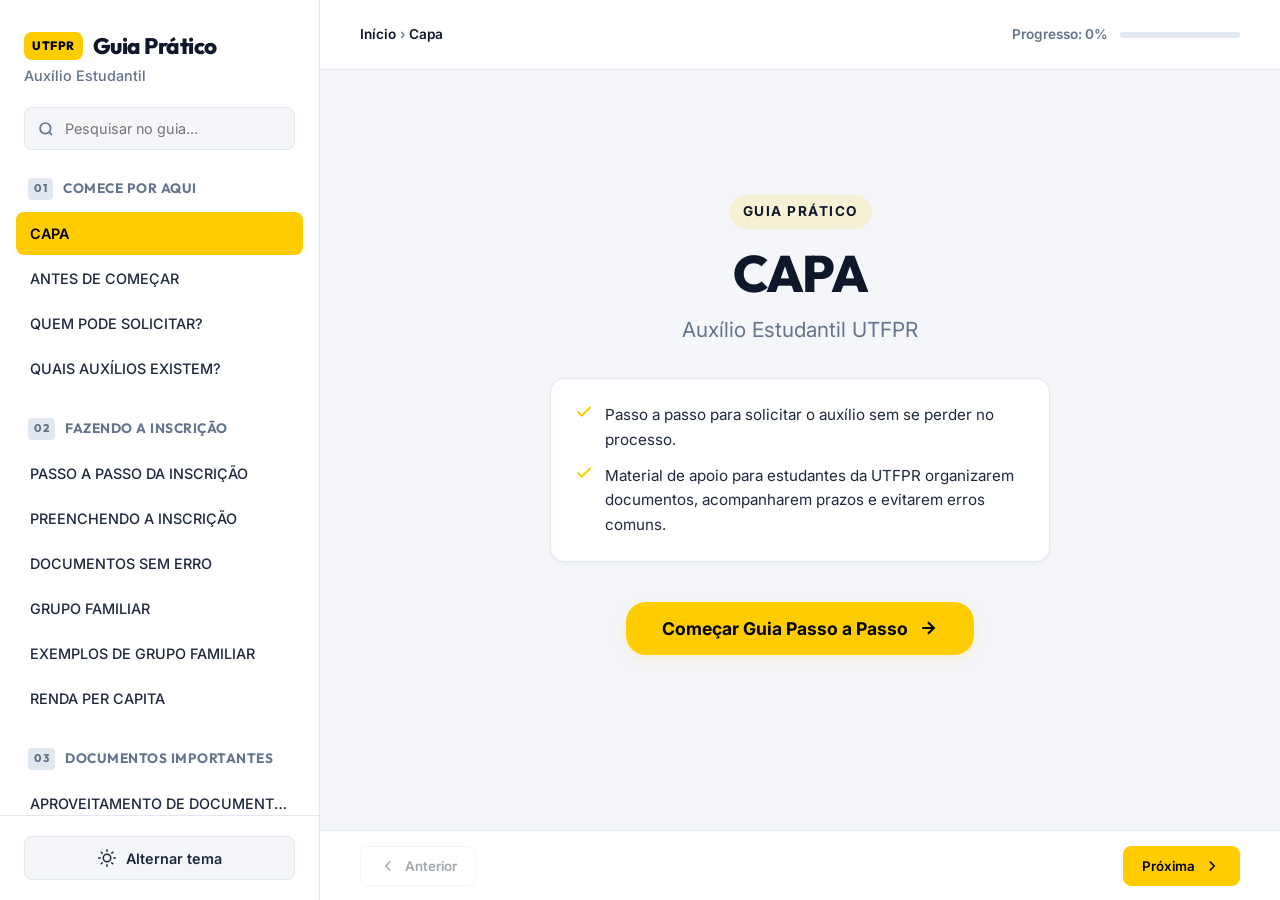
==== site/index.html @ 85129595 "Adiciona site do Guia Pratico do Auxilio Estudantil UTFPR" ====
<!DOCTYPE html>
<html lang="pt-BR" data-theme="light">
<head>
  <meta charset="UTF-8">
  <meta name="viewport" content="width=device-width, initial-scale=1.0">
  <title>Guia Prático - Auxílio Estudantil UTFPR</title>
  <meta name="description" content="Guia passo a passo completo sobre como solicitar o Auxílio Estudantil da UTFPR de forma simples, organizada e sem erros.">
  
  <!-- Fontes do Google -->
  <link rel="preconnect" href="https://fonts.googleapis.com">
  <link rel="preconnect" href="https://fonts.gstatic.com" crossorigin>
  <link href="https://fonts.googleapis.com/css2?family=Inter:wght@300;400;500;600;700&family=Outfit:wght@400;500;600;700;800&display=swap" rel="stylesheet">
  
  <!-- Estilos CSS -->
  <link rel="stylesheet" href="css/style.css">
</head>
<body>
  
  <!-- Container principal do App -->
  <div class="app-container">
    
    <!-- Barra Superior Mobile -->
    <header class="mobile-header">
      <button id="menuToggle" class="menu-toggle-btn" aria-label="Abrir Menu">
        <svg viewBox="0 0 24 24" width="24" height="24" fill="none" stroke="currentColor" stroke-width="2.5">
          <line x1="3" y1="12" x2="21" y2="12"></line>
          <line x1="3" y1="6" x2="21" y2="6"></line>
          <line x1="3" y1="18" x2="21" y2="18"></line>
        </svg>
      </button>
      <span class="mobile-logo-text">Guia UTFPR</span>
      <button id="themeToggleMobile" class="theme-toggle-btn" aria-label="Mudar Tema">
        <svg class="sun-icon" viewBox="0 0 24 24" width="20" height="20" fill="none" stroke="currentColor" stroke-width="2" stroke-linecap="round" stroke-linejoin="round"><circle cx="12" cy="12" r="5"></circle><line x1="12" y1="1" x2="12" y2="3"></line><line x1="12" y1="21" x2="12" y2="23"></line><line x1="4.22" y1="4.22" x2="5.64" y2="5.64"></line><line x1="18.36" y1="18.36" x2="19.78" y2="19.78"></line><line x1="1" y1="12" x2="3" y2="12"></line><line x1="21" y1="12" x2="23" y2="12"></line><line x1="4.22" y1="19.78" x2="5.64" y2="18.36"></line><line x1="18.36" y1="5.64" x2="19.78" y2="4.22"></line></svg>
      </button>
    </header>

    <!-- Overlay para fechar menu mobile -->
    <div id="sidebarOverlay" class="sidebar-overlay"></div>

    <!-- Barra Lateral (Sidebar) -->
    <aside id="sidebar" class="sidebar">
      
      <!-- Cabeçalho da Sidebar -->
      <div class="sidebar-header">
        <div class="logo-area">
          <span class="badge-primary">UTFPR</span>
          <h2>Guia Prático</h2>
        </div>
        <p class="subtitle">Auxílio Estudantil</p>
      </div>

      <!-- Barra de Busca -->
      <div class="search-box">
        <svg class="search-icon" viewBox="0 0 24 24" width="16" height="16" fill="none" stroke="currentColor" stroke-width="2.5">
          <circle cx="11" cy="11" r="8"></circle>
          <line x1="21" y1="21" x2="16.65" y2="16.65"></line>
        </svg>
        <input type="text" id="searchInput" placeholder="Pesquisar no guia..." aria-label="Pesquisar conteúdo">
        <button id="clearSearch" class="clear-search-btn" style="display: none;">&times;</button>
      </div>

      <!-- Links de Navegação -->
      <nav class="navigation-menu" id="navigationMenu">
        <!-- Inserido dinamicamente via JS -->
      </nav>

      <!-- Rodapé da Sidebar (Configurações) -->
      <div class="sidebar-footer">
        <button id="themeToggle" class="theme-btn" aria-label="Mudar Tema">
          <svg class="sun-icon" viewBox="0 0 24 24" width="18" height="18" fill="none" stroke="currentColor" stroke-width="2" stroke-linecap="round" stroke-linejoin="round"><circle cx="12" cy="12" r="5"></circle><line x1="12" y1="1" x2="12" y2="3"></line><line x1="12" y1="21" x2="12" y2="23"></line><line x1="4.22" y1="4.22" x2="5.64" y2="5.64"></line><line x1="18.36" y1="18.36" x2="19.78" y2="19.78"></line><line x1="1" y1="12" x2="3" y2="12"></line><line x1="21" y1="12" x2="23" y2="12"></line><line x1="4.22" y1="19.78" x2="5.64" y2="18.36"></line><line x1="18.36" y1="5.64" x2="19.78" y2="4.22"></line></svg>
          <svg class="moon-icon" viewBox="0 0 24 24" width="18" height="18" fill="none" stroke="currentColor" stroke-width="2" stroke-linecap="round" stroke-linejoin="round" style="display: none;"><path d="M21 12.79A9 9 0 1 1 11.21 3 7 7 0 0 0 21 12.79z"></path></svg>
          <span>Alternar tema</span>
        </button>
      </div>

    </aside>

    <!-- Área de Conteúdo Principal -->
    <main class="main-content">
      
      <!-- Cabeçalho Interno (Breadcrumbs & Progress Tracker) -->
      <div class="content-header">
        <div class="breadcrumbs" id="breadcrumbs">
          <span>Início</span> &rsaquo; <span>Capa</span>
        </div>
        
        <!-- Indicador de progresso de leitura / checklist -->
        <div class="progress-container">
          <span class="progress-text" id="progressText">Progresso: 0%</span>
          <div class="progress-bar-bg">
            <div id="progressBar" class="progress-bar-fill" style="width: 0%;"></div>
          </div>
        </div>
      </div>

      <!-- Wrapper das Páginas do Guia -->
      <article class="page-container" id="pageContainer">
        <!-- Renderizado dinamicamente via JS com animação de fade-in -->
      </article>

      <!-- Navegação Rápida de Páginas (Próxima/Anterior) -->
      <footer class="content-footer">
        <button id="prevBtn" class="nav-btn prev">
          <svg viewBox="0 0 24 24" width="18" height="18" fill="none" stroke="currentColor" stroke-width="2">
            <polyline points="15 18 9 12 15 6"></polyline>
          </svg>
          <span>Anterior</span>
        </button>
        
        <button id="nextBtn" class="nav-btn next">
          <span>Próxima</span>
          <svg viewBox="0 0 24 24" width="18" height="18" fill="none" stroke="currentColor" stroke-width="2">
            <polyline points="9 18 15 12 9 6"></polyline>
          </svg>
        </button>
      </footer>

    </main>

  </div>

  <!-- Banco de Dados do Guia (GUIA_DATA) -->
  <script src="js/data.js"></script>
  <!-- Lógica Principal da Aplicação -->
  <script src="js/app.js"></script>
</body>
</html>
---- site/css/style.css ----
/* ==========================================================================
   SISTEMA DE DESIGN - GUIA AUXÍLIO ESTUDANTIL UTFPR
   ========================================================================== */

/* Variáveis de Cores e Estilo */
:root {
  /* Fontes */
  --font-title: 'Outfit', -apple-system, BlinkMacSystemFont, "Segoe UI", Roboto, sans-serif;
  --font-body: 'Inter', -apple-system, BlinkMacSystemFont, "Segoe UI", Roboto, sans-serif;

  /* Tema Claro (Padrão) */
  --primary-hue: 48;
  --primary-sat: 100%;
  --primary-light: 50%;
  --primary: hsl(var(--primary-hue), var(--primary-sat), var(--primary-light));
  --primary-hover: hsl(var(--primary-hue), var(--primary-sat), 43%);
  --primary-glow: hsla(var(--primary-hue), var(--primary-sat), var(--primary-light), 0.15);
  
  --bg-app: #f4f6fa;
  --bg-sidebar: #ffffff;
  --bg-card: #ffffff;
  --bg-card-hover: #fafbfc;
  --text-main: #1e293b;
  --text-title: #0f172a;
  --text-muted: #64748b;
  --border: #e2e8f0;
  
  --success: #10b981;
  --success-bg: #ecfdf5;
  --warning: #f59e0b;
  --warning-bg: #fffbeb;
  --danger: #ef4444;
  --danger-bg: #fef2f2;
  
  --shadow-sm: 0 2px 4px rgba(15, 23, 42, 0.04);
  --shadow-md: 0 6px 16px rgba(15, 23, 42, 0.06);
  --shadow-lg: 0 12px 24px -4px rgba(15, 23, 42, 0.08);
  
  --radius-sm: 8px;
  --radius-md: 14px;
  --radius-lg: 20px;
  
  --transition: all 0.3s cubic-bezier(0.4, 0, 0.2, 1);
  --transition-fast: all 0.15s ease;
  
  --sidebar-width: 320px;
}

[data-theme="dark"] {
  --bg-app: #0b0f19;
  --bg-sidebar: #111827;
  --bg-card: #1f2937;
  --bg-card-hover: #263143;
  --text-main: #cbd5e1;
  --text-title: #f8fafc;
  --text-muted: #94a3b8;
  --border: #374151;
  
  --success-bg: #064e3b;
  --warning-bg: #78350f;
  --danger-bg: #7f1d1d;
  
  --shadow-sm: 0 2px 4px rgba(0, 0, 0, 0.2);
  --shadow-md: 0 6px 16px rgba(0, 0, 0, 0.3);
  --shadow-lg: 0 12px 24px -4px rgba(0, 0, 0, 0.4);
  
  --primary-glow: hsla(var(--primary-hue), var(--primary-sat), var(--primary-light), 0.25);
}

/* Reset Geral */
* {
  box-sizing: border-box;
  margin: 0;
  padding: 0;
}

body {
  font-family: var(--font-body);
  background-color: var(--bg-app);
  color: var(--text-main);
  line-height: 1.6;
  -webkit-font-smoothing: antialiased;
  overflow: hidden;
  transition: background-color 0.3s ease, color 0.3s ease;
}

h1, h2, h3, h4, h5, h6 {
  font-family: var(--font-title);
  color: var(--text-title);
  font-weight: 700;
  line-height: 1.25;
}

button, input, select {
  font-family: inherit;
}

/* ==========================================================================
   LAYOUT DO APLICATIVO
   ========================================================================== */

.app-container {
  display: flex;
  height: 100vh;
  width: 100vw;
  position: relative;
}

/* Barra Superior Mobile */
.mobile-header {
  display: none;
  width: 100%;
  height: 60px;
  background-color: var(--bg-sidebar);
  border-bottom: 1px solid var(--border);
  align-items: center;
  justify-content: space-between;
  padding: 0 16px;
  position: fixed;
  top: 0;
  left: 0;
  z-index: 100;
}

.mobile-logo-text {
  font-family: var(--font-title);
  font-weight: 800;
  font-size: 1.1rem;
  color: var(--text-title);
}

/* Barra Lateral (Sidebar) */
.sidebar {
  width: var(--sidebar-width);
  background-color: var(--bg-sidebar);
  border-right: 1px solid var(--border);
  display: flex;
  flex-direction: column;
  height: 100vh;
  z-index: 90;
  flex-shrink: 0;
  transition: transform 0.3s ease, background-color 0.3s ease, border-color 0.3s ease;
}

.sidebar-header {
  padding: 32px 24px 20px 24px;
}

.logo-area {
  display: flex;
  align-items: center;
  gap: 10px;
}

.badge-primary {
  background-color: var(--primary);
  color: #000000;
  font-family: var(--font-title);
  font-weight: 800;
  padding: 4px 8px;
  border-radius: var(--radius-sm);
  font-size: 0.75rem;
  letter-spacing: 0.5px;
}

.logo-area h2 {
  font-size: 1.4rem;
  font-weight: 800;
  letter-spacing: -0.5px;
}

.sidebar-header .subtitle {
  font-size: 0.9rem;
  color: var(--text-muted);
  font-weight: 500;
  margin-top: 4px;
}

/* Barra de Pesquisa */
.search-box {
  margin: 0 24px 20px 24px;
  position: relative;
  display: flex;
  align-items: center;
}

.search-box input {
  width: 100%;
  padding: 12px 16px 12px 40px;
  background-color: var(--bg-app);
  border: 1px solid var(--border);
  border-radius: var(--radius-sm);
  font-size: 0.9rem;
  color: var(--text-main);
  transition: var(--transition);
}

.search-box input:focus {
  outline: none;
  border-color: var(--primary);
  background-color: var(--bg-sidebar);
  box-shadow: 0 0 0 3px var(--primary-glow);
}

.search-icon {
  position: absolute;
  left: 14px;
  color: var(--text-muted);
  pointer-events: none;
}

.clear-search-btn {
  position: absolute;
  right: 12px;
  background: none;
  border: none;
  font-size: 1.2rem;
  color: var(--text-muted);
  cursor: pointer;
}

.clear-search-btn:hover {
  color: var(--text-title);
}

/* Links de Navegação na Sidebar */
.navigation-menu {
  flex: 1;
  overflow-y: auto;
  padding: 0 16px 24px 16px;
}

.navigation-menu::-webkit-scrollbar {
  width: 6px;
}

.navigation-menu::-webkit-scrollbar-thumb {
  background-color: var(--border);
  border-radius: 3px;
}

/* Categorias */
.menu-category {
  margin-bottom: 20px;
}

.category-header {
  display: flex;
  align-items: center;
  gap: 10px;
  padding: 8px 12px;
  font-family: var(--font-title);
  font-weight: 700;
  font-size: 0.85rem;
  color: var(--text-muted);
  text-transform: uppercase;
  letter-spacing: 0.5px;
}

.category-badge {
  background-color: var(--border);
  color: var(--text-muted);
  padding: 2px 6px;
  border-radius: 4px;
  font-size: 0.7rem;
  font-weight: 800;
}

/* Páginas dentro das Categorias */
.pages-list {
  list-style: none;
  margin-top: 4px;
}

.page-item-link {
  display: block;
  padding: 10px 14px;
  color: var(--text-main);
  text-decoration: none;
  font-size: 0.9rem;
  font-weight: 500;
  border-radius: var(--radius-sm);
  cursor: pointer;
  transition: var(--transition-fast);
  margin-bottom: 2px;
  white-space: nowrap;
  overflow: hidden;
  text-overflow: ellipsis;
}

.page-item-link:hover {
  background-color: var(--bg-app);
  color: var(--text-title);
}

.page-item-link.active {
  background-color: var(--primary);
  color: #000000;
  font-weight: 600;
}

/* Rodapé da Sidebar */
.sidebar-footer {
  padding: 20px 24px;
  border-top: 1px solid var(--border);
}

.theme-btn {
  width: 100%;
  display: flex;
  align-items: center;
  justify-content: center;
  gap: 10px;
  padding: 12px;
  background-color: var(--bg-app);
  border: 1px solid var(--border);
  border-radius: var(--radius-sm);
  cursor: pointer;
  font-weight: 600;
  font-size: 0.9rem;
  color: var(--text-main);
  transition: var(--transition);
}

.theme-btn:hover {
  background-color: var(--border);
  color: var(--text-title);
}

/* Área Principal do Conteúdo */
.main-content {
  flex: 1;
  display: flex;
  flex-direction: column;
  height: 100vh;
  overflow: hidden;
}

/* Cabeçalho do Conteúdo */
.content-header {
  height: 70px;
  border-bottom: 1px solid var(--border);
  background-color: var(--bg-sidebar);
  display: flex;
  align-items: center;
  justify-content: space-between;
  padding: 0 40px;
  flex-shrink: 0;
  transition: background-color 0.3s ease;
}

.breadcrumbs {
  font-size: 0.85rem;
  color: var(--text-muted);
  font-weight: 500;
}

.breadcrumbs span {
  font-weight: 600;
  color: var(--text-title);
}

.progress-container {
  display: flex;
  align-items: center;
  gap: 12px;
}

.progress-text {
  font-size: 0.85rem;
  font-weight: 600;
  color: var(--text-muted);
  white-space: nowrap;
}

.progress-bar-bg {
  width: 120px;
  height: 6px;
  background-color: var(--border);
  border-radius: 3px;
  overflow: hidden;
}

.progress-bar-fill {
  height: 100%;
  background-color: var(--primary);
  border-radius: 3px;
  transition: width 0.4s ease;
}

/* Container do Artigo / Página ativa */
.page-container {
  flex: 1;
  overflow-y: auto;
  padding: 40px 60px;
  max-width: 900px;
  width: 100%;
  margin: 0 auto;
}

.page-container::-webkit-scrollbar {
  width: 8px;
}

.page-container::-webkit-scrollbar-thumb {
  background-color: var(--border);
  border-radius: 4px;
}

/* Rodapé do Conteúdo (Navegação Rápida) */
.content-footer {
  height: 70px;
  border-top: 1px solid var(--border);
  background-color: var(--bg-sidebar);
  display: flex;
  align-items: center;
  justify-content: space-between;
  padding: 0 40px;
  flex-shrink: 0;
  transition: background-color 0.3s ease;
}

.nav-btn {
  display: flex;
  align-items: center;
  gap: 8px;
  padding: 10px 18px;
  border: 1px solid var(--border);
  border-radius: var(--radius-sm);
  background-color: var(--bg-card);
  color: var(--text-main);
  font-weight: 600;
  cursor: pointer;
  transition: var(--transition-fast);
}

.nav-btn:hover:not(:disabled) {
  border-color: var(--primary);
  background-color: var(--bg-card-hover);
  transform: translateY(-1px);
}

.nav-btn:disabled {
  opacity: 0.4;
  cursor: not-allowed;
}

.nav-btn.next {
  background-color: var(--primary);
  color: #000000;
  border-color: var(--primary);
}

.nav-btn.next:hover:not(:disabled) {
  background-color: var(--primary-hover);
  border-color: var(--primary-hover);
}

/* ==========================================================================
   CONTEÚDO DINÂMICO DA PÁGINA (ESTILOS DO GUIA)
   ========================================================================== */

/* Animação de Fade-in */
.fade-in {
  animation: fadeIn 0.4s cubic-bezier(0.4, 0, 0.2, 1) forwards;
}

@keyframes fadeIn {
  from {
    opacity: 0;
    transform: translateY(12px);
  }
  to {
    opacity: 1;
    transform: translateY(0);
  }
}

.page-content-wrapper {
  display: flex;
  flex-direction: column;
  gap: 24px;
}

/* Header do Conteúdo */
.page-eyebrow {
  font-family: var(--font-title);
  font-weight: 800;
  font-size: 0.85rem;
  letter-spacing: 1px;
  color: var(--primary);
  text-transform: uppercase;
}

.page-title {
  font-size: 2.2rem;
  font-weight: 800;
  letter-spacing: -0.5px;
  background: linear-gradient(135deg, var(--text-title) 50%, var(--primary) 100%);
  -webkit-background-clip: text;
  -webkit-text-fill-color: transparent;
  margin-top: -4px;
}

.page-subtitle {
  font-size: 1.15rem;
  color: var(--text-muted);
  font-weight: 500;
  border-bottom: 2px solid var(--border);
  padding-bottom: 20px;
}

/* Cards de Tópicos */
.cards-grid {
  display: grid;
  grid-template-columns: 1fr;
  gap: 16px;
}

.content-card {
  background-color: var(--bg-card);
  border: 1px solid var(--border);
  border-radius: var(--radius-md);
  padding: 20px 24px;
  box-shadow: var(--shadow-sm);
  transition: var(--transition);
  border-left: 4px solid var(--primary);
  position: relative;
  overflow: hidden;
}

.content-card:hover {
  transform: translateX(4px) translateY(-2px);
  box-shadow: var(--shadow-md);
  border-color: var(--border);
}

.content-card p {
  color: var(--text-main);
  font-size: 1rem;
  font-weight: 500;
}

.content-card b {
  color: var(--text-title);
  font-weight: 700;
}

/* Highlight Alert Box (Destaques) */
.highlight-box {
  background-color: var(--warning-bg);
  border-left: 4px solid var(--warning);
  border-radius: var(--radius-md);
  padding: 20px 24px;
  display: flex;
  gap: 16px;
  margin-top: 10px;
}

.highlight-box svg {
  flex-shrink: 0;
  color: var(--warning);
  margin-top: 2px;
}

.highlight-box p {
  color: var(--text-main);
  font-size: 0.95rem;
  font-weight: 600;
}

/* Visual da Capa do Site */
.capa-container {
  display: flex;
  flex-direction: column;
  align-items: center;
  justify-content: center;
  text-align: center;
  padding: 60px 20px;
  min-height: 70vh;
}

.capa-eyebrow {
  background-color: var(--primary-glow);
  color: var(--text-title);
  padding: 6px 14px;
  border-radius: 30px;
  font-weight: 700;
  font-size: 0.85rem;
  letter-spacing: 1.5px;
  text-transform: uppercase;
}

.capa-title {
  font-size: 3.2rem;
  font-weight: 800;
  line-height: 1.1;
  margin-top: 16px;
  margin-bottom: 12px;
  letter-spacing: -1.5px;
}

.capa-subtitle {
  font-size: 1.3rem;
  color: var(--text-muted);
  max-width: 600px;
  margin-bottom: 32px;
}

.capa-bullets {
  display: flex;
  flex-direction: column;
  gap: 12px;
  max-width: 500px;
  text-align: left;
  background-color: var(--bg-card);
  padding: 24px;
  border-radius: var(--radius-md);
  border: 1px solid var(--border);
  box-shadow: var(--shadow-sm);
  margin-bottom: 40px;
}

.capa-bullet-item {
  display: flex;
  gap: 12px;
  font-size: 0.95rem;
  color: var(--text-main);
}

.capa-bullet-item svg {
  color: var(--primary);
  flex-shrink: 0;
}

.start-reading-btn {
  display: flex;
  align-items: center;
  gap: 10px;
  background-color: var(--primary);
  color: #000000;
  border: none;
  padding: 16px 36px;
  border-radius: var(--radius-lg);
  font-size: 1.1rem;
  font-weight: 700;
  cursor: pointer;
  box-shadow: 0 4px 14px var(--primary-glow);
  transition: var(--transition);
}

.start-reading-btn:hover {
  transform: translateY(-2px);
  box-shadow: 0 6px 20px var(--primary-glow);
  background-color: var(--primary-hover);
}

/* ==========================================================================
   ELEMENTOS INTERATIVOS ESPECÍFICOS (CHECKLISTS)
   ========================================================================== */

/* Checklist Items */
.checklist-card {
  display: flex;
  align-items: flex-start;
  gap: 16px;
  background-color: var(--bg-card);
  border: 1px solid var(--border);
  border-radius: var(--radius-md);
  padding: 20px 24px;
  box-shadow: var(--shadow-sm);
  transition: var(--transition);
  cursor: pointer;
  position: relative;
}

.checklist-card:hover {
  border-color: var(--primary);
  background-color: var(--bg-card-hover);
  transform: translateY(-1px);
}

/* Oculta o checkbox nativo */
.checklist-checkbox-input {
  position: absolute;
  opacity: 0;
  cursor: pointer;
  height: 0;
  width: 0;
}

/* Checkbox customizado */
.checkmark {
  width: 22px;
  height: 22px;
  background-color: var(--bg-app);
  border: 2px solid var(--border);
  border-radius: 6px;
  flex-shrink: 0;
  display: flex;
  align-items: center;
  justify-content: center;
  transition: var(--transition-fast);
}

.checklist-card:hover .checkmark {
  border-color: var(--text-muted);
}

.checklist-checkbox-input:checked ~ .checkmark {
  background-color: var(--success);
  border-color: var(--success);
}

.checkmark svg {
  width: 14px;
  height: 14px;
  color: #ffffff;
  opacity: 0;
  transform: scale(0.6);
  transition: var(--transition-fast);
}

.checklist-checkbox-input:checked ~ .checkmark svg {
  opacity: 1;
  transform: scale(1);
}

/* Texto do Checklist */
.checklist-text {
  color: var(--text-main);
  font-size: 0.95rem;
  font-weight: 550;
  transition: var(--transition);
  user-select: none;
}

.checklist-checkbox-input:checked ~ .checklist-text {
  color: var(--text-muted);
  text-decoration: line-through;
}

/* ==========================================================================
   RESULTADOS DA BUSCA
   ========================================================================== */

.search-results-title {
  margin-bottom: 20px;
  font-size: 1.4rem;
}

.search-results-list {
  display: flex;
  flex-direction: column;
  gap: 16px;
}

.search-result-item {
  background-color: var(--bg-card);
  border: 1px solid var(--border);
  border-radius: var(--radius-md);
  padding: 20px;
  cursor: pointer;
  transition: var(--transition);
}

.search-result-item:hover {
  transform: translateY(-2px);
  box-shadow: var(--shadow-md);
  border-color: var(--primary);
}

.search-result-item h3 {
  font-size: 1.15rem;
  margin-bottom: 6px;
  color: var(--text-title);
}

.search-result-item .result-eyebrow {
  font-size: 0.75rem;
  font-weight: 700;
  color: var(--primary);
  text-transform: uppercase;
  margin-bottom: 4px;
}

.search-result-item p {
  font-size: 0.9rem;
  color: var(--text-muted);
}

.no-results {
  text-align: center;
  padding: 60px 20px;
  color: var(--text-muted);
}

.no-results svg {
  margin-bottom: 16px;
  opacity: 0.5;
}

/* ==========================================================================
   RESPONSIVIDADE (MEDIA QUERIES)
   ========================================================================== */

@media (max-width: 992px) {
  :root {
    --sidebar-width: 280px;
  }
  .page-container {
    padding: 30px 40px;
  }
}

@media (max-width: 768px) {
  .app-container {
    flex-direction: column;
  }

  .mobile-header {
    display: flex;
  }

  /* Posiciona a Sidebar como gaveta mobile */
  .sidebar {
    position: fixed;
    top: 60px;
    left: 0;
    height: calc(100vh - 60px);
    transform: translateX(-100%);
    width: 290px;
    box-shadow: none;
    border-right: 1px solid var(--border);
  }

  .sidebar.open {
    transform: translateX(0);
    box-shadow: var(--shadow-lg);
  }

  /* Overlay de fundo escuro */
  .sidebar-overlay {
    display: none;
    position: fixed;
    top: 60px;
    left: 0;
    width: 100vw;
    height: calc(100vh - 60px);
    background-color: rgba(15, 23, 42, 0.4);
    backdrop-filter: blur(2px);
    z-index: 85;
  }

  .sidebar-overlay.visible {
    display: block;
  }

  /* Área principal */
  .main-content {
    margin-top: 60px;
    height: calc(100vh - 60px);
  }

  .content-header {
    padding: 0 20px;
    height: 55px;
  }

  .content-footer {
    padding: 0 20px;
    height: 60px;
  }

  .page-container {
    padding: 24px 20px;
  }

  .page-title {
    font-size: 1.75rem;
  }

  .capa-title {
    font-size: 2.2rem;
  }
  
  .capa-subtitle {
    font-size: 1.1rem;
  }

  .theme-toggle-btn {
    background: none;
    border: none;
    color: var(--text-main);
    cursor: pointer;
    width: 36px;
    height: 36px;
    display: flex;
    align-items: center;
    justify-content: center;
    border-radius: 50%;
  }

  .theme-toggle-btn:hover {
    background-color: var(--bg-app);
  }
}
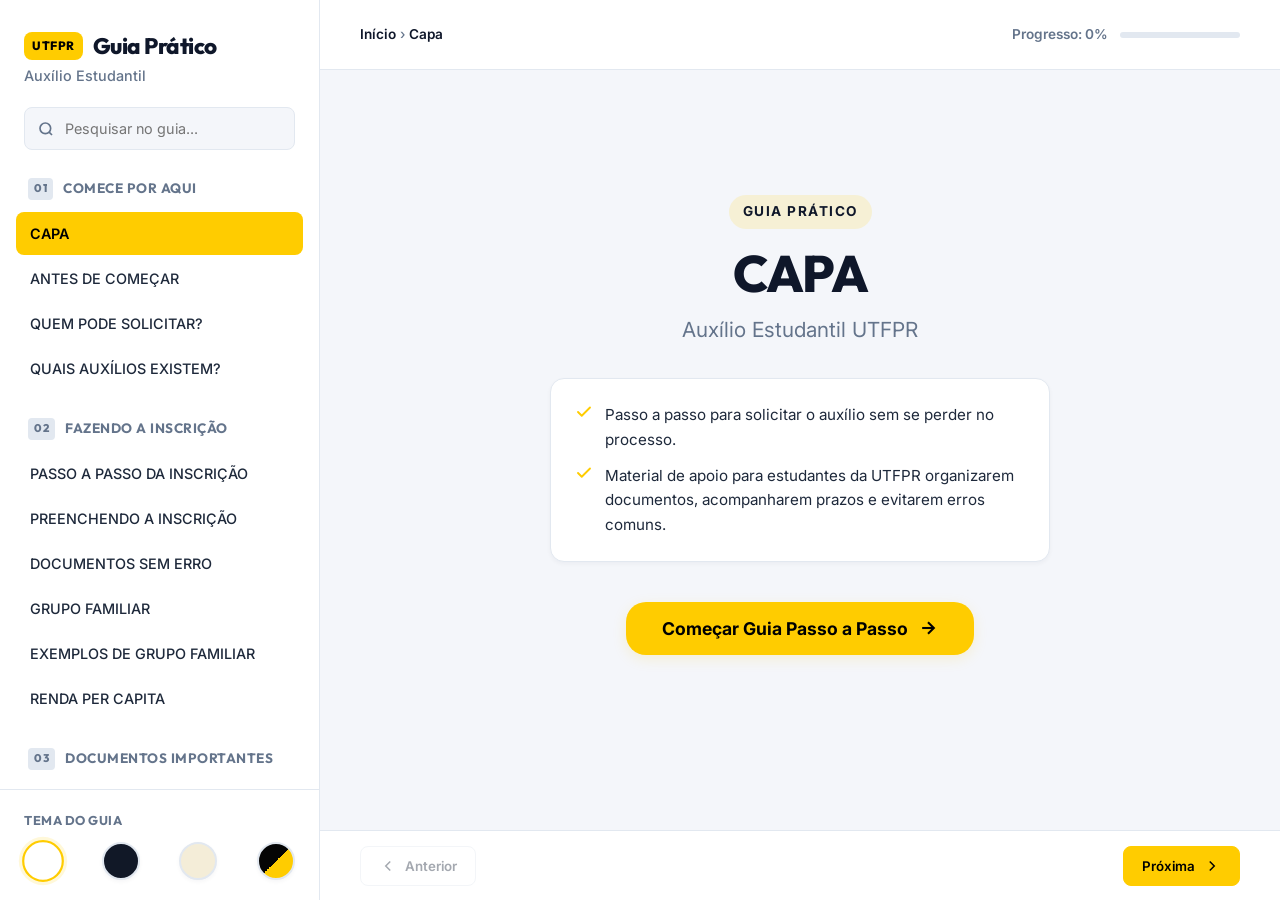
==== commit 184a778a: "Adiciona suporte a 4 temas (Claro, Escuro, Sépia, UTFPR)" ====
--- a/site/index.html
+++ b/site/index.html
@@ -66,11 +66,13 @@
 
       <!-- Rodapé da Sidebar (Configurações) -->
       <div class="sidebar-footer">
-        <button id="themeToggle" class="theme-btn" aria-label="Mudar Tema">
-          <svg class="sun-icon" viewBox="0 0 24 24" width="18" height="18" fill="none" stroke="currentColor" stroke-width="2" stroke-linecap="round" stroke-linejoin="round"><circle cx="12" cy="12" r="5"></circle><line x1="12" y1="1" x2="12" y2="3"></line><line x1="12" y1="21" x2="12" y2="23"></line><line x1="4.22" y1="4.22" x2="5.64" y2="5.64"></line><line x1="18.36" y1="18.36" x2="19.78" y2="19.78"></line><line x1="1" y1="12" x2="3" y2="12"></line><line x1="21" y1="12" x2="23" y2="12"></line><line x1="4.22" y1="19.78" x2="5.64" y2="18.36"></line><line x1="18.36" y1="5.64" x2="19.78" y2="4.22"></line></svg>
-          <svg class="moon-icon" viewBox="0 0 24 24" width="18" height="18" fill="none" stroke="currentColor" stroke-width="2" stroke-linecap="round" stroke-linejoin="round" style="display: none;"><path d="M21 12.79A9 9 0 1 1 11.21 3 7 7 0 0 0 21 12.79z"></path></svg>
-          <span>Alternar tema</span>
-        </button>
+        <div class="theme-selector-label">Tema do Guia</div>
+        <div class="theme-options-row">
+          <button class="theme-opt-btn opt-light" data-theme-val="light" title="Tema Claro" aria-label="Tema Claro"></button>
+          <button class="theme-opt-btn opt-dark" data-theme-val="dark" title="Tema Escuro" aria-label="Tema Escuro"></button>
+          <button class="theme-opt-btn opt-sepia" data-theme-val="sepia" title="Tema Sépia" aria-label="Tema Sépia"></button>
+          <button class="theme-opt-btn opt-utfpr" data-theme-val="utfpr" title="Tema UTFPR" aria-label="Tema UTFPR"></button>
+        </div>
       </div>
 
     </aside>
--- a/site/css/style.css
+++ b/site/css/style.css
@@ -65,6 +65,50 @@
   --shadow-lg: 0 12px 24px -4px rgba(0, 0, 0, 0.4);
   
   --primary-glow: hsla(var(--primary-hue), var(--primary-sat), var(--primary-light), 0.25);
+}
+
+[data-theme="sepia"] {
+  --bg-app: #f4edd8;
+  --bg-sidebar: #fcf8ed;
+  --bg-card: #fcf8ed;
+  --bg-card-hover: #fbf5e2;
+  --text-main: #5c4033;
+  --text-title: #432711;
+  --text-muted: #8b7355;
+  --border: #e6dcc5;
+  
+  --success-bg: #ecfdf5;
+  --warning-bg: #fffbeb;
+  --danger-bg: #fef2f2;
+  
+  --shadow-sm: 0 2px 4px rgba(67, 39, 17, 0.04);
+  --shadow-md: 0 6px 16px rgba(67, 39, 17, 0.06);
+  --shadow-lg: 0 12px 24px -4px rgba(67, 39, 17, 0.08);
+  
+  --primary: hsl(36, 100%, 42%);
+  --primary-glow: rgba(230, 126, 34, 0.15);
+}
+
+[data-theme="utfpr"] {
+  --bg-app: #050505;
+  --bg-sidebar: #121212;
+  --bg-card: #1a1a1a;
+  --bg-card-hover: #242424;
+  --text-main: #e0e0e0;
+  --text-title: #ffffff;
+  --text-muted: #888888;
+  --border: #2d2d2d;
+  
+  --success-bg: #064e3b;
+  --warning-bg: #78350f;
+  --danger-bg: #7f1d1d;
+  
+  --shadow-sm: 0 2px 4px rgba(0, 0, 0, 0.5);
+  --shadow-md: 0 6px 16px rgba(0, 0, 0, 0.7);
+  --shadow-lg: 0 12px 24px -4px rgba(0, 0, 0, 0.8);
+  
+  --primary: hsl(48, 100%, 50%);
+  --primary-glow: rgba(255, 204, 0, 0.3);
 }
 
 /* Reset Geral */
@@ -305,26 +349,59 @@
   border-top: 1px solid var(--border);
 }
 
-.theme-btn {
-  width: 100%;
-  display: flex;
-  align-items: center;
-  justify-content: center;
+.theme-selector-label {
+  font-family: var(--font-title);
+  font-weight: 700;
+  font-size: 0.8rem;
+  color: var(--text-muted);
+  text-transform: uppercase;
+  margin-bottom: 12px;
+  letter-spacing: 0.5px;
+  display: block;
+}
+
+.theme-options-row {
+  display: flex;
+  justify-content: space-between;
   gap: 10px;
-  padding: 12px;
-  background-color: var(--bg-app);
-  border: 1px solid var(--border);
-  border-radius: var(--radius-sm);
+}
+
+.theme-opt-btn {
+  width: 38px;
+  height: 38px;
+  border-radius: 50%;
+  border: 2px solid var(--border);
   cursor: pointer;
-  font-weight: 600;
-  font-size: 0.9rem;
-  color: var(--text-main);
-  transition: var(--transition);
-}
-
-.theme-btn:hover {
-  background-color: var(--border);
-  color: var(--text-title);
+  position: relative;
+  transition: var(--transition-fast);
+  box-shadow: var(--shadow-sm);
+}
+
+.theme-opt-btn:hover {
+  transform: scale(1.15);
+  box-shadow: var(--shadow-md);
+}
+
+.theme-opt-btn.active {
+  border-color: var(--primary);
+  transform: scale(1.1);
+  box-shadow: 0 0 0 3px var(--primary-glow);
+}
+
+.theme-opt-btn.opt-light {
+  background: #ffffff;
+}
+
+.theme-opt-btn.opt-dark {
+  background: #111827;
+}
+
+.theme-opt-btn.opt-sepia {
+  background: #f4edd8;
+}
+
+.theme-opt-btn.opt-utfpr {
+  background: linear-gradient(135deg, #050505 50%, #FFCC00 50%);
 }
 
 /* Área Principal do Conteúdo */
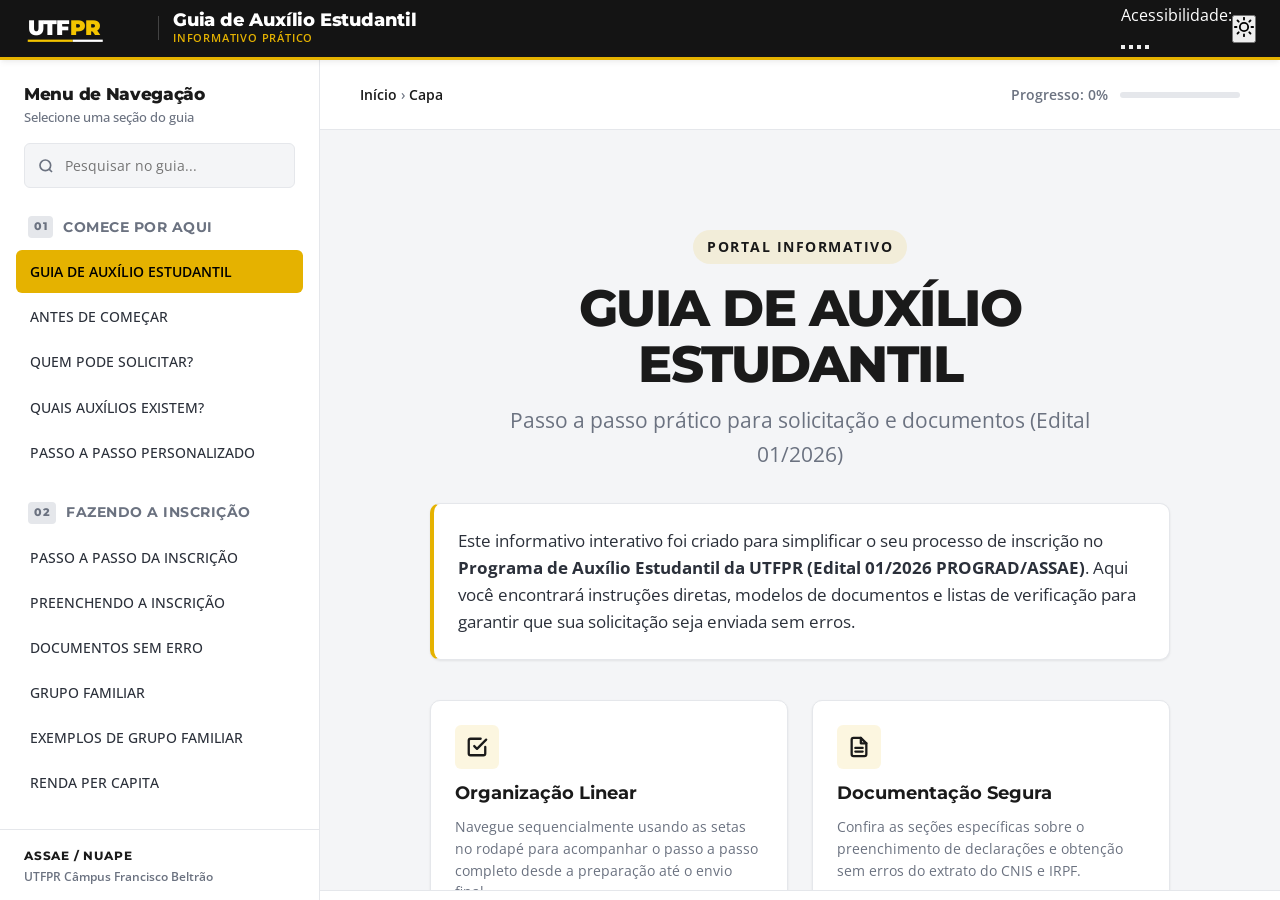
==== commit a9d2abbf: "feat(wizard): implement full eligibility wizard mapping all edital possibilities and declarations" ====
--- a/site/index.html
+++ b/site/index.html
@@ -9,18 +9,17 @@
   <!-- Fontes do Google -->
   <link rel="preconnect" href="https://fonts.googleapis.com">
   <link rel="preconnect" href="https://fonts.gstatic.com" crossorigin>
-  <link href="https://fonts.googleapis.com/css2?family=Inter:wght@300;400;500;600;700&family=Outfit:wght@400;500;600;700;800&display=swap" rel="stylesheet">
+  <link href="https://fonts.googleapis.com/css2?family=Montserrat:wght@400;500;600;700;800;900&family=Open+Sans:wght@300;400;500;600;700&display=swap" rel="stylesheet">
   
   <!-- Estilos CSS -->
   <link rel="stylesheet" href="css/style.css">
 </head>
 <body>
-  
-  <!-- Container principal do App -->
-  <div class="app-container">
-    
-    <!-- Barra Superior Mobile -->
-    <header class="mobile-header">
+
+  <!-- Cabeçalho Superior Unificado (Visual dos Portais da UTFPR) -->
+  <header class="app-header">
+    <div class="header-left">
+      <!-- Botão Hambúrguer para Mobile -->
       <button id="menuToggle" class="menu-toggle-btn" aria-label="Abrir Menu">
         <svg viewBox="0 0 24 24" width="24" height="24" fill="none" stroke="currentColor" stroke-width="2.5">
           <line x1="3" y1="12" x2="21" y2="12"></line>
@@ -28,11 +27,55 @@
           <line x1="3" y1="18" x2="21" y2="18"></line>
         </svg>
       </button>
-      <span class="mobile-logo-text">Guia UTFPR</span>
-      <button id="themeToggleMobile" class="theme-toggle-btn" aria-label="Mudar Tema">
-        <svg class="sun-icon" viewBox="0 0 24 24" width="20" height="20" fill="none" stroke="currentColor" stroke-width="2" stroke-linecap="round" stroke-linejoin="round"><circle cx="12" cy="12" r="5"></circle><line x1="12" y1="1" x2="12" y2="3"></line><line x1="12" y1="21" x2="12" y2="23"></line><line x1="4.22" y1="4.22" x2="5.64" y2="5.64"></line><line x1="18.36" y1="18.36" x2="19.78" y2="19.78"></line><line x1="1" y1="12" x2="3" y2="12"></line><line x1="21" y1="12" x2="23" y2="12"></line><line x1="4.22" y1="19.78" x2="5.64" y2="18.36"></line><line x1="18.36" y1="5.64" x2="19.78" y2="4.22"></line></svg>
+      
+      <!-- Logotipo UTFPR estilizado em SVG -->
+      <div class="logo-area">
+        <svg class="utfpr-logo" viewBox="0 0 160 45" width="120" height="34" fill="currentColor">
+          <text x="5" y="32" font-family="'Montserrat', sans-serif" font-weight="900" font-size="28" letter-spacing="-1">
+            <tspan fill="#ffffff">UTF</tspan><tspan fill="#F3C400">PR</tspan>
+          </text>
+          <!-- Listras horizontais institucionais -->
+          <rect x="5" y="38" width="60" height="3" fill="#F3C400" />
+          <rect x="65" y="38" width="40" height="3" fill="#ffffff" />
+        </svg>
+        <div class="header-divider"></div>
+        <div class="system-title">
+          <h1>Guia de Auxílio Estudantil</h1>
+          <span class="system-subtitle">Informativo Prático</span>
+        </div>
+      </div>
+    </div>
+
+    <!-- Controles da Direita: Seletor de Temas e Acessibilidade -->
+    <div class="header-right">
+      <div class="theme-selector">
+        <span class="theme-label">Acessibilidade:</span>
+        <div class="theme-options-row">
+          <button class="theme-opt-btn opt-light" data-theme-val="light" title="Tema Claro (Padrão)" aria-label="Tema Claro"></button>
+          <button class="theme-opt-btn opt-dark" data-theme-val="dark" title="Tema Escuro" aria-label="Tema Escuro"></button>
+          <button class="theme-opt-btn opt-sepia" data-theme-val="sepia" title="Tema Sépia" aria-label="Tema Sépia"></button>
+          <button class="theme-opt-btn opt-utfpr" data-theme-val="utfpr" title="Contraste UTFPR" aria-label="Tema UTFPR"></button>
+        </div>
+      </div>
+      <!-- Botão para ciclar temas no mobile -->
+      <button id="themeToggleMobile" class="theme-toggle-btn-mobile" aria-label="Mudar Tema">
+        <svg viewBox="0 0 24 24" width="20" height="20" fill="none" stroke="currentColor" stroke-width="2.2" stroke-linecap="round" stroke-linejoin="round">
+          <circle cx="12" cy="12" r="5"></circle>
+          <line x1="12" y1="1" x2="12" y2="3"></line>
+          <line x1="12" y1="21" x2="12" y2="23"></line>
+          <line x1="4.22" y1="4.22" x2="5.64" y2="5.64"></line>
+          <line x1="18.36" y1="18.36" x2="19.78" y2="19.78"></line>
+          <line x1="1" y1="12" x2="3" y2="12"></line>
+          <line x1="21" y1="12" x2="23" y2="12"></line>
+          <line x1="4.22" y1="19.78" x2="5.64" y2="18.36"></line>
+          <line x1="18.36" y1="5.64" x2="19.78" y2="4.22"></line>
+        </svg>
       </button>
-    </header>
+    </div>
+  </header>
+
+  <!-- Container principal do App -->
+  <div class="app-container">
 
     <!-- Overlay para fechar menu mobile -->
     <div id="sidebarOverlay" class="sidebar-overlay"></div>
@@ -40,13 +83,10 @@
     <!-- Barra Lateral (Sidebar) -->
     <aside id="sidebar" class="sidebar">
       
-      <!-- Cabeçalho da Sidebar -->
+      <!-- Cabeçalho da Sidebar (Foco no menu) -->
       <div class="sidebar-header">
-        <div class="logo-area">
-          <span class="badge-primary">UTFPR</span>
-          <h2>Guia Prático</h2>
-        </div>
-        <p class="subtitle">Auxílio Estudantil</p>
+        <h3>Menu de Navegação</h3>
+        <p class="subtitle">Selecione uma seção do guia</p>
       </div>
 
       <!-- Barra de Busca -->
@@ -64,14 +104,11 @@
         <!-- Inserido dinamicamente via JS -->
       </nav>
 
-      <!-- Rodapé da Sidebar (Configurações) -->
+      <!-- Rodapé da Sidebar (Informações Institucionais do Câmpus) -->
       <div class="sidebar-footer">
-        <div class="theme-selector-label">Tema do Guia</div>
-        <div class="theme-options-row">
-          <button class="theme-opt-btn opt-light" data-theme-val="light" title="Tema Claro" aria-label="Tema Claro"></button>
-          <button class="theme-opt-btn opt-dark" data-theme-val="dark" title="Tema Escuro" aria-label="Tema Escuro"></button>
-          <button class="theme-opt-btn opt-sepia" data-theme-val="sepia" title="Tema Sépia" aria-label="Tema Sépia"></button>
-          <button class="theme-opt-btn opt-utfpr" data-theme-val="utfpr" title="Tema UTFPR" aria-label="Tema UTFPR"></button>
+        <div class="footer-info">
+          <p class="section-name">ASSAE / NUAPE</p>
+          <p class="campus-name">UTFPR Câmpus Francisco Beltrão</p>
         </div>
       </div>
 
--- a/site/css/style.css
+++ b/site/css/style.css
@@ -4,26 +4,23 @@
 
 /* Variáveis de Cores e Estilo */
 :root {
-  /* Fontes */
-  --font-title: 'Outfit', -apple-system, BlinkMacSystemFont, "Segoe UI", Roboto, sans-serif;
-  --font-body: 'Inter', -apple-system, BlinkMacSystemFont, "Segoe UI", Roboto, sans-serif;
-
-  /* Tema Claro (Padrão) */
-  --primary-hue: 48;
-  --primary-sat: 100%;
-  --primary-light: 50%;
-  --primary: hsl(var(--primary-hue), var(--primary-sat), var(--primary-light));
-  --primary-hover: hsl(var(--primary-hue), var(--primary-sat), 43%);
-  --primary-glow: hsla(var(--primary-hue), var(--primary-sat), var(--primary-light), 0.15);
+  /* Fontes Oficiais UTFPR */
+  --font-title: 'Montserrat', -apple-system, BlinkMacSystemFont, "Segoe UI", Roboto, sans-serif;
+  --font-body: 'Open Sans', -apple-system, BlinkMacSystemFont, "Segoe UI", Roboto, sans-serif;
+
+  /* Tema Claro (Padrão Institucional UTFPR) */
+  --primary: #e5b200; /* Amarelo institucional com contraste ajustado para leitura */
+  --primary-hover: #c49800;
+  --primary-glow: rgba(229, 178, 0, 0.12);
   
-  --bg-app: #f4f6fa;
+  --bg-app: #f4f5f7;
   --bg-sidebar: #ffffff;
   --bg-card: #ffffff;
-  --bg-card-hover: #fafbfc;
-  --text-main: #1e293b;
-  --text-title: #0f172a;
-  --text-muted: #64748b;
-  --border: #e2e8f0;
+  --bg-card-hover: #fafbfd;
+  --text-main: #2b303a;
+  --text-title: #1a1a1a;
+  --text-muted: #6b7280;
+  --border: #e5e7eb;
   
   --success: #10b981;
   --success-bg: #ecfdf5;
@@ -32,83 +29,18 @@
   --danger: #ef4444;
   --danger-bg: #fef2f2;
   
-  --shadow-sm: 0 2px 4px rgba(15, 23, 42, 0.04);
-  --shadow-md: 0 6px 16px rgba(15, 23, 42, 0.06);
-  --shadow-lg: 0 12px 24px -4px rgba(15, 23, 42, 0.08);
+  --shadow-sm: 0 1px 3px rgba(0, 0, 0, 0.05), 0 1px 2px rgba(0, 0, 0, 0.03);
+  --shadow-md: 0 4px 6px -1px rgba(0, 0, 0, 0.05), 0 2px 4px -1px rgba(0, 0, 0, 0.03);
+  --shadow-lg: 0 10px 15px -3px rgba(0, 0, 0, 0.05), 0 4px 6px -2px rgba(0, 0, 0, 0.03);
   
-  --radius-sm: 8px;
-  --radius-md: 14px;
-  --radius-lg: 20px;
+  --radius-sm: 6px;
+  --radius-md: 10px;
+  --radius-lg: 16px;
   
-  --transition: all 0.3s cubic-bezier(0.4, 0, 0.2, 1);
+  --transition: all 0.25s cubic-bezier(0.4, 0, 0.2, 1);
   --transition-fast: all 0.15s ease;
   
   --sidebar-width: 320px;
-}
-
-[data-theme="dark"] {
-  --bg-app: #0b0f19;
-  --bg-sidebar: #111827;
-  --bg-card: #1f2937;
-  --bg-card-hover: #263143;
-  --text-main: #cbd5e1;
-  --text-title: #f8fafc;
-  --text-muted: #94a3b8;
-  --border: #374151;
-  
-  --success-bg: #064e3b;
-  --warning-bg: #78350f;
-  --danger-bg: #7f1d1d;
-  
-  --shadow-sm: 0 2px 4px rgba(0, 0, 0, 0.2);
-  --shadow-md: 0 6px 16px rgba(0, 0, 0, 0.3);
-  --shadow-lg: 0 12px 24px -4px rgba(0, 0, 0, 0.4);
-  
-  --primary-glow: hsla(var(--primary-hue), var(--primary-sat), var(--primary-light), 0.25);
-}
-
-[data-theme="sepia"] {
-  --bg-app: #f4edd8;
-  --bg-sidebar: #fcf8ed;
-  --bg-card: #fcf8ed;
-  --bg-card-hover: #fbf5e2;
-  --text-main: #5c4033;
-  --text-title: #432711;
-  --text-muted: #8b7355;
-  --border: #e6dcc5;
-  
-  --success-bg: #ecfdf5;
-  --warning-bg: #fffbeb;
-  --danger-bg: #fef2f2;
-  
-  --shadow-sm: 0 2px 4px rgba(67, 39, 17, 0.04);
-  --shadow-md: 0 6px 16px rgba(67, 39, 17, 0.06);
-  --shadow-lg: 0 12px 24px -4px rgba(67, 39, 17, 0.08);
-  
-  --primary: hsl(36, 100%, 42%);
-  --primary-glow: rgba(230, 126, 34, 0.15);
-}
-
-[data-theme="utfpr"] {
-  --bg-app: #050505;
-  --bg-sidebar: #121212;
-  --bg-card: #1a1a1a;
-  --bg-card-hover: #242424;
-  --text-main: #e0e0e0;
-  --text-title: #ffffff;
-  --text-muted: #888888;
-  --border: #2d2d2d;
-  
-  --success-bg: #064e3b;
-  --warning-bg: #78350f;
-  --danger-bg: #7f1d1d;
-  
-  --shadow-sm: 0 2px 4px rgba(0, 0, 0, 0.5);
-  --shadow-md: 0 6px 16px rgba(0, 0, 0, 0.7);
-  --shadow-lg: 0 12px 24px -4px rgba(0, 0, 0, 0.8);
-  
-  --primary: hsl(48, 100%, 50%);
-  --primary-glow: rgba(255, 204, 0, 0.3);
 }
 
 /* Reset Geral */
@@ -126,6 +58,9 @@
   -webkit-font-smoothing: antialiased;
   overflow: hidden;
   transition: background-color 0.3s ease, color 0.3s ease;
+  display: flex;
+  flex-direction: column;
+  height: 100vh;
 }
 
 h1, h2, h3, h4, h5, h6 {
@@ -143,34 +78,131 @@
    LAYOUT DO APLICATIVO
    ========================================================================== */
 
+/* Cabeçalho Superior Unificado (Estilo Portais UTFPR) */
+.app-header {
+  height: 60px;
+  background-color: #141414;
+  border-bottom: 3px solid var(--primary);
+  display: flex;
+  align-items: center;
+  justify-content: space-between;
+  padding: 0 24px;
+  color: #ffffff;
+  box-shadow: var(--shadow-md);
+  z-index: 100;
+  flex-shrink: 0;
+  position: relative;
+  transition: background-color 0.3s ease, border-color 0.3s ease;
+}
+
+.header-left {
+  display: flex;
+  align-items: center;
+  gap: 16px;
+}
+
+.menu-toggle-btn {
+  display: none;
+  background: none;
+  border: none;
+  color: #ffffff;
+  cursor: pointer;
+  padding: 6px;
+  border-radius: var(--radius-sm);
+  transition: var(--transition-fast);
+  align-items: center;
+  justify-content: center;
+}
+
+.menu-toggle-btn:hover {
+  background-color: rgba(255, 255, 255, 0.1);
+}
+
+.logo-area {
+  display: flex;
+  align-items: center;
+  gap: 14px;
+}
+
+.utfpr-logo {
+  display: block;
+}
+
+.header-divider {
+  width: 1px;
+  height: 24px;
+  background-color: rgba(255, 255, 255, 0.2);
+}
+
+.system-title {
+  display: flex;
+  flex-direction: column;
+}
+
+.system-title h1 {
+  font-family: var(--font-title);
+  font-size: 1.1rem;
+  font-weight: 800;
+  color: #ffffff;
+  line-height: 1.1;
+  letter-spacing: -0.2px;
+}
+
+.system-subtitle {
+  font-size: 0.7rem;
+  font-weight: 600;
+  color: var(--primary);
+  text-transform: uppercase;
+  letter-spacing: 0.8px;
+}
+
+.header-right {
+  display: flex;
+  align-items: center;
+}
+
+.access-nav {
+  display: flex;
+  align-items: center;
+  gap: 12px;
+}
+
+.access-label {
+  font-family: var(--font-title);
+  font-size: 0.75rem;
+  font-weight: 700;
+  color: #888888;
+  text-transform: uppercase;
+  letter-spacing: 0.5px;
+}
+
+.back-portal-link {
+  display: inline-flex;
+  align-items: center;
+  font-family: var(--font-title);
+  font-size: 0.75rem;
+  font-weight: 700;
+  background-color: var(--primary);
+  color: #000000;
+  padding: 6px 12px;
+  border-radius: var(--radius-sm);
+  text-decoration: none;
+  transition: var(--transition-fast);
+}
+
+.back-portal-link:hover {
+  background-color: var(--primary-hover);
+  transform: translateY(-1px);
+}
+
+/* Container do App */
 .app-container {
   display: flex;
-  height: 100vh;
+  flex: 1;
+  height: calc(100vh - 60px);
   width: 100vw;
   position: relative;
-}
-
-/* Barra Superior Mobile */
-.mobile-header {
-  display: none;
-  width: 100%;
-  height: 60px;
-  background-color: var(--bg-sidebar);
-  border-bottom: 1px solid var(--border);
-  align-items: center;
-  justify-content: space-between;
-  padding: 0 16px;
-  position: fixed;
-  top: 0;
-  left: 0;
-  z-index: 100;
-}
-
-.mobile-logo-text {
-  font-family: var(--font-title);
-  font-weight: 800;
-  font-size: 1.1rem;
-  color: var(--text-title);
+  overflow: hidden;
 }
 
 /* Barra Lateral (Sidebar) */
@@ -180,44 +212,28 @@
   border-right: 1px solid var(--border);
   display: flex;
   flex-direction: column;
-  height: 100vh;
+  height: 100%;
   z-index: 90;
   flex-shrink: 0;
   transition: transform 0.3s ease, background-color 0.3s ease, border-color 0.3s ease;
 }
 
 .sidebar-header {
-  padding: 32px 24px 20px 24px;
-}
-
-.logo-area {
-  display: flex;
-  align-items: center;
-  gap: 10px;
-}
-
-.badge-primary {
-  background-color: var(--primary);
-  color: #000000;
-  font-family: var(--font-title);
+  padding: 24px 24px 16px 24px;
+}
+
+.sidebar-header h3 {
+  font-size: 1.05rem;
   font-weight: 800;
-  padding: 4px 8px;
-  border-radius: var(--radius-sm);
-  font-size: 0.75rem;
-  letter-spacing: 0.5px;
-}
-
-.logo-area h2 {
-  font-size: 1.4rem;
-  font-weight: 800;
-  letter-spacing: -0.5px;
+  color: var(--text-title);
+  letter-spacing: -0.3px;
 }
 
 .sidebar-header .subtitle {
-  font-size: 0.9rem;
+  font-size: 0.8rem;
   color: var(--text-muted);
   font-weight: 500;
-  margin-top: 4px;
+  margin-top: 2px;
 }
 
 /* Barra de Pesquisa */
@@ -345,63 +361,31 @@
 
 /* Rodapé da Sidebar */
 .sidebar-footer {
-  padding: 20px 24px;
+  padding: 16px 24px;
   border-top: 1px solid var(--border);
-}
-
-.theme-selector-label {
+  background-color: var(--bg-sidebar);
+}
+
+.footer-info {
+  display: flex;
+  flex-direction: column;
+  gap: 4px;
+}
+
+.footer-info .section-name {
   font-family: var(--font-title);
-  font-weight: 700;
-  font-size: 0.8rem;
-  color: var(--text-muted);
+  font-weight: 750;
+  font-size: 0.75rem;
+  color: var(--text-title);
   text-transform: uppercase;
-  margin-bottom: 12px;
-  letter-spacing: 0.5px;
-  display: block;
-}
-
-.theme-options-row {
-  display: flex;
-  justify-content: space-between;
-  gap: 10px;
-}
-
-.theme-opt-btn {
-  width: 38px;
-  height: 38px;
-  border-radius: 50%;
-  border: 2px solid var(--border);
-  cursor: pointer;
-  position: relative;
-  transition: var(--transition-fast);
-  box-shadow: var(--shadow-sm);
-}
-
-.theme-opt-btn:hover {
-  transform: scale(1.15);
-  box-shadow: var(--shadow-md);
-}
-
-.theme-opt-btn.active {
-  border-color: var(--primary);
-  transform: scale(1.1);
-  box-shadow: 0 0 0 3px var(--primary-glow);
-}
-
-.theme-opt-btn.opt-light {
-  background: #ffffff;
-}
-
-.theme-opt-btn.opt-dark {
-  background: #111827;
-}
-
-.theme-opt-btn.opt-sepia {
-  background: #f4edd8;
-}
-
-.theme-opt-btn.opt-utfpr {
-  background: linear-gradient(135deg, #050505 50%, #FFCC00 50%);
+  letter-spacing: 0.8px;
+}
+
+.footer-info .campus-name {
+  font-size: 0.72rem;
+  color: var(--text-muted);
+  font-weight: 600;
+  line-height: 1.25;
 }
 
 /* Área Principal do Conteúdo */
@@ -684,6 +668,62 @@
   margin-bottom: 32px;
 }
 
+.video-wrapper {
+  margin: 10px 0 32px 0;
+  width: 100%;
+  max-width: 560px;
+  display: flex;
+  flex-direction: column;
+  gap: 8px;
+}
+
+.video-container {
+  position: relative;
+  width: 100%;
+  padding-bottom: 56.25%; /* 16:9 Aspect Ratio */
+  height: 0;
+  border-radius: var(--radius-md);
+  overflow: hidden;
+  box-shadow: var(--shadow-md);
+  border: 1px solid var(--border);
+}
+
+.video-container iframe {
+  position: absolute;
+  top: 0;
+  left: 0;
+  width: 100%;
+  height: 100%;
+}
+
+.video-fallback {
+  display: flex;
+  justify-content: flex-start;
+}
+
+.fallback-video-btn {
+  display: inline-flex;
+  align-items: center;
+  font-family: var(--font-title);
+  font-size: 0.72rem;
+  font-weight: 700;
+  color: var(--text-muted);
+  text-decoration: none;
+  transition: var(--transition-fast);
+  padding: 4px 10px;
+  border-radius: var(--radius-sm);
+  border: 1px solid var(--border);
+  text-transform: uppercase;
+  letter-spacing: 0.5px;
+}
+
+.fallback-video-btn:hover {
+  color: var(--primary);
+  border-color: var(--primary);
+  background-color: var(--bg-card);
+}
+
+
 .capa-bullets {
   display: flex;
   flex-direction: column;
@@ -878,6 +918,284 @@
 }
 
 /* ==========================================================================
+   ELEMENTOS DE DOWNLOAD (CENTRAL DE DOWNLOADS)
+   ========================================================================== */
+
+.download-grid {
+  grid-template-columns: repeat(auto-fill, minmax(280px, 1fr));
+  gap: 20px !important;
+}
+
+.download-card {
+  display: flex;
+  flex-direction: column;
+  justify-content: space-between;
+  background-color: var(--bg-card);
+  border: 1px solid var(--border);
+  border-radius: var(--radius-md);
+  box-shadow: var(--shadow-sm);
+  transition: var(--transition);
+  padding: 22px;
+  position: relative;
+  overflow: hidden;
+  border-top: 4px solid var(--border);
+}
+
+.download-card:hover {
+  transform: translateY(-3px);
+  box-shadow: var(--shadow-md);
+  border-color: var(--primary);
+}
+
+.download-card.pdf-card {
+  border-top-color: #ef4444; /* Vermelho para PDF */
+}
+
+.download-card.docx-card {
+  border-top-color: #3b82f6; /* Azul para Word */
+}
+
+.download-card-body {
+  display: flex;
+  gap: 16px;
+  align-items: flex-start;
+  margin-bottom: 20px;
+}
+
+.download-card-icon-wrap {
+  flex-shrink: 0;
+  display: flex;
+  align-items: center;
+  justify-content: center;
+  width: 44px;
+  height: 44px;
+  border-radius: var(--radius-sm);
+  background-color: var(--bg-app);
+}
+
+.download-icon {
+  width: 24px;
+  height: 24px;
+  stroke-linecap: round;
+  stroke-linejoin: round;
+}
+
+.download-icon.pdf {
+  color: #ef4444;
+}
+
+.download-icon.docx {
+  color: #3b82f6;
+}
+
+.download-card-info {
+  display: flex;
+  flex-direction: column;
+  gap: 6px;
+}
+
+.download-card-title {
+  font-size: 1.05rem;
+  font-weight: 700;
+  color: var(--text-title);
+  line-height: 1.35;
+}
+
+.download-card-desc {
+  font-size: 0.85rem;
+  color: var(--text-muted);
+  line-height: 1.4;
+}
+
+.download-card-meta {
+  display: flex;
+  gap: 8px;
+  margin-top: 4px;
+}
+
+.meta-tag {
+  font-size: 0.68rem;
+  font-weight: 700;
+  padding: 2px 8px;
+  border-radius: 4px;
+  text-transform: uppercase;
+}
+
+.meta-tag.type-pdf {
+  background-color: #fef2f2;
+  color: #ef4444;
+}
+
+.meta-tag.type-docx {
+  background-color: #eff6ff;
+  color: #3b82f6;
+}
+
+.meta-tag.size {
+  background-color: var(--bg-app);
+  color: var(--text-muted);
+}
+
+.download-card-action {
+  width: 100%;
+}
+
+.download-btn {
+  display: inline-flex;
+  align-items: center;
+  justify-content: center;
+  gap: 8px;
+  width: 100%;
+  padding: 10px;
+  border-radius: var(--radius-sm);
+  background-color: var(--bg-app);
+  color: var(--text-title);
+  font-weight: 700;
+  font-size: 0.85rem;
+  text-decoration: none;
+  border: 1px solid var(--border);
+  transition: var(--transition-fast);
+  text-transform: uppercase;
+  letter-spacing: 0.5px;
+}
+
+.download-btn:hover {
+  background-color: var(--primary);
+  color: #000000;
+  border-color: var(--primary);
+}
+
+/* Visualizador de PDF Embutido */
+.pdf-viewer-wrapper {
+  background-color: var(--bg-card);
+  border: 1px solid var(--border);
+  border-radius: var(--radius-md);
+  box-shadow: var(--shadow-sm);
+  padding: 24px;
+  display: flex;
+  flex-direction: column;
+  gap: 16px;
+  margin-top: 10px;
+}
+
+.pdf-viewer-header h3 {
+  font-size: 1.2rem;
+  font-weight: 700;
+  color: var(--text-title);
+  margin-bottom: 4px;
+}
+
+.pdf-viewer-header p {
+  font-size: 0.88rem;
+  color: var(--text-muted);
+}
+
+.pdf-viewer-container {
+  width: 100%;
+  height: 700px;
+  border-radius: var(--radius-sm);
+  overflow: hidden;
+  border: 1px solid var(--border);
+  background-color: #525659; /* Fundo padrão dos leitores de PDF */
+}
+
+.pdf-viewer-footer {
+  display: flex;
+  justify-content: center;
+}
+
+.pdf-viewer-footer .download-btn {
+  max-width: 320px;
+  background-color: var(--primary);
+  color: #000000;
+  border-color: var(--primary);
+}
+
+.pdf-viewer-footer .download-btn:hover {
+  background-color: var(--primary-hover);
+  border-color: var(--primary-hover);
+}
+
+/* Estilos da Nova Capa Informativa */
+.capa-description-box {
+  max-width: 800px;
+  background-color: var(--bg-card);
+  border: 1px solid var(--border);
+  border-left: 4px solid var(--primary);
+  border-radius: var(--radius-md);
+  padding: 24px;
+  box-shadow: var(--shadow-sm);
+  margin-bottom: 40px;
+  text-align: left;
+}
+
+.capa-description-box p {
+  font-size: 1.05rem;
+  color: var(--text-main);
+  line-height: 1.6;
+}
+
+.capa-features-grid {
+  display: grid;
+  grid-template-columns: repeat(auto-fit, minmax(280px, 1fr));
+  gap: 24px;
+  max-width: 900px;
+  width: 100%;
+  margin-bottom: 48px;
+  text-align: left;
+}
+
+.capa-feature-card {
+  background-color: var(--bg-card);
+  border: 1px solid var(--border);
+  border-radius: var(--radius-md);
+  padding: 24px;
+  box-shadow: var(--shadow-sm);
+  transition: var(--transition);
+  display: flex;
+  flex-direction: column;
+  gap: 12px;
+  text-decoration: none;
+  color: inherit;
+  cursor: pointer;
+}
+
+.capa-feature-card:hover {
+  transform: translateY(-3px);
+  box-shadow: var(--shadow-md);
+  border-color: var(--primary);
+}
+
+.feature-card-icon {
+  width: 44px;
+  height: 44px;
+  border-radius: var(--radius-sm);
+  background-color: var(--primary-glow);
+  color: var(--text-title);
+  display: flex;
+  align-items: center;
+  justify-content: center;
+}
+
+.capa-feature-card h3 {
+  font-size: 1.15rem;
+  font-weight: 700;
+  color: var(--text-title);
+}
+
+.capa-feature-card p {
+  font-size: 0.9rem;
+  color: var(--text-muted);
+  line-height: 1.5;
+}
+
+.capa-cta-area {
+  display: flex;
+  justify-content: center;
+  width: 100%;
+}
+
+/* ==========================================================================
    RESPONSIVIDADE (MEDIA QUERIES)
    ========================================================================== */
 
@@ -886,17 +1204,65 @@
     --sidebar-width: 280px;
   }
   .page-container {
-    padding: 30px 40px;
+    padding: 30px 32px;
   }
 }
 
 @media (max-width: 768px) {
+  .menu-toggle-btn {
+    display: flex;
+  }
+  
+  .theme-selector {
+    display: none; /* Esconde seletor de temas longo no mobile */
+  }
+  
+  .theme-toggle-btn-mobile {
+    display: flex;
+    align-items: center;
+    justify-content: center;
+    background: none;
+    border: none;
+    color: #ffffff;
+    cursor: pointer;
+    width: 36px;
+    height: 36px;
+    border-radius: 50%;
+    transition: var(--transition-fast);
+  }
+  
+  .theme-toggle-btn-mobile:hover {
+    background-color: rgba(255, 255, 255, 0.1);
+  }
+
+  .app-header {
+    padding: 0 16px;
+  }
+  
+  .logo-area {
+    gap: 8px;
+  }
+  
+  .utfpr-logo {
+    width: 90px;
+    height: 28px;
+  }
+  
+  .header-divider {
+    height: 18px;
+  }
+  
+  .system-title h1 {
+    font-size: 0.95rem;
+  }
+  
+  .system-subtitle {
+    font-size: 0.65rem;
+  }
+
   .app-container {
     flex-direction: column;
-  }
-
-  .mobile-header {
-    display: flex;
+    height: calc(100vh - 60px);
   }
 
   /* Posiciona a Sidebar como gaveta mobile */
@@ -906,7 +1272,7 @@
     left: 0;
     height: calc(100vh - 60px);
     transform: translateX(-100%);
-    width: 290px;
+    width: 280px;
     box-shadow: none;
     border-right: 1px solid var(--border);
   }
@@ -935,18 +1301,18 @@
 
   /* Área principal */
   .main-content {
-    margin-top: 60px;
-    height: calc(100vh - 60px);
+    margin-top: 0;
+    height: 100%;
   }
 
   .content-header {
     padding: 0 20px;
-    height: 55px;
+    height: 52px;
   }
 
   .content-footer {
     padding: 0 20px;
-    height: 60px;
+    height: 58px;
   }
 
   .page-container {
@@ -964,21 +1330,301 @@
   .capa-subtitle {
     font-size: 1.1rem;
   }
-
-  .theme-toggle-btn {
-    background: none;
-    border: none;
-    color: var(--text-main);
-    cursor: pointer;
-    width: 36px;
-    height: 36px;
-    display: flex;
-    align-items: center;
-    justify-content: center;
-    border-radius: 50%;
-  }
-
-  .theme-toggle-btn:hover {
-    background-color: var(--bg-app);
-  }
-}
+}
+
+/* ==========================================================================
+   SIMULADOR / WIZARD INTERATIVO
+   ========================================================================== */
+
+.wizard-container-card {
+  background-color: var(--bg-card);
+  border: 1px solid var(--border);
+  border-radius: var(--radius-lg);
+  padding: 30px;
+  box-shadow: var(--shadow-lg);
+  display: flex;
+  flex-direction: column;
+  gap: 24px;
+  margin-top: 10px;
+  transition: var(--transition);
+}
+
+.wizard-header {
+  border-bottom: 2px solid var(--border);
+  padding-bottom: 16px;
+}
+
+.wizard-header h2 {
+  font-size: 1.5rem;
+  font-weight: 800;
+  color: var(--text-title);
+  margin-bottom: 6px;
+}
+
+.wizard-header p {
+  font-size: 0.95rem;
+  color: var(--text-muted);
+  line-height: 1.5;
+}
+
+.wizard-step {
+  border-left: 4px solid var(--border);
+  padding-left: 20px;
+  display: flex;
+  flex-direction: column;
+  gap: 12px;
+  transition: var(--transition);
+}
+
+.wizard-step.active {
+  border-left-color: var(--primary);
+}
+
+.wizard-question {
+  font-family: var(--font-title);
+  font-weight: 700;
+  font-size: 1.05rem;
+  color: var(--text-title);
+}
+
+.wizard-options {
+  display: flex;
+  gap: 12px;
+  flex-wrap: wrap;
+}
+
+.wizard-options-vertical {
+  display: flex;
+  flex-direction: column;
+  gap: 8px;
+}
+
+.wizard-opt-btn {
+  background-color: var(--bg-app);
+  border: 1px solid var(--border);
+  color: var(--text-main);
+  padding: 12px 20px;
+  border-radius: var(--radius-md);
+  font-weight: 600;
+  font-size: 0.9rem;
+  cursor: pointer;
+  transition: var(--transition-fast);
+  text-align: center;
+}
+
+.wizard-opt-btn.btn-sm {
+  padding: 8px 14px;
+  font-size: 0.82rem;
+}
+
+.wizard-opt-btn:hover {
+  border-color: var(--text-muted);
+  background-color: var(--bg-card-hover);
+}
+
+.wizard-opt-btn.selected {
+  background-color: var(--primary);
+  border-color: var(--primary);
+  color: #000000;
+  box-shadow: 0 2px 8px var(--primary-glow);
+}
+
+.text-left {
+  text-align: left;
+}
+
+.wizard-feedback {
+  border-radius: var(--radius-md);
+  padding: 14px 18px;
+  font-size: 0.9rem;
+  line-height: 1.5;
+  font-weight: 550;
+  display: flex;
+  align-items: flex-start;
+  gap: 8px;
+}
+
+.wizard-feedback.success {
+  background-color: var(--success-bg);
+  border: 1px solid rgba(16, 185, 129, 0.2);
+  color: #065f46;
+}
+
+.wizard-feedback.success a,
+.wizard-feedback.warning a {
+  color: inherit;
+  font-weight: 700;
+  text-decoration: underline;
+}
+
+.wizard-feedback.warning {
+  background-color: var(--warning-bg);
+  border: 1px solid rgba(245, 158, 11, 0.2);
+  color: #92400e;
+}
+
+.wizard-feedback.danger {
+  background-color: var(--danger-bg);
+  border: 1px solid rgba(239, 68, 68, 0.2);
+  color: #991b1b;
+}
+
+.wizard-calc-grid {
+  display: grid;
+  grid-template-columns: 1fr 1fr;
+  gap: 16px;
+  max-width: 500px;
+}
+
+.wizard-input-group {
+  display: flex;
+  flex-direction: column;
+  gap: 6px;
+}
+
+.wizard-input {
+  width: 100%;
+  padding: 10px 14px;
+  background-color: var(--bg-app);
+  border: 1px solid var(--border);
+  border-radius: var(--radius-sm);
+  font-size: 0.95rem;
+  font-weight: 600;
+  color: var(--text-main);
+  transition: var(--transition-fast);
+}
+
+.wizard-input:focus {
+  outline: none;
+  border-color: var(--primary);
+  background-color: var(--bg-card);
+  box-shadow: 0 0 0 3px var(--primary-glow);
+}
+
+.wizard-btn-calc {
+  background-color: #141414;
+  color: #ffffff;
+  border: none;
+  padding: 12px 24px;
+  border-radius: var(--radius-md);
+  font-weight: 700;
+  font-size: 0.95rem;
+  cursor: pointer;
+  transition: var(--transition-fast);
+  max-width: 250px;
+  border: 1px solid #141414;
+}
+
+.wizard-btn-calc:hover {
+  background-color: #2b303a;
+  border-color: #2b303a;
+}
+
+.wizard-result-box {
+  background-color: var(--bg-app);
+  border: 1px solid var(--border);
+  border-radius: var(--radius-lg);
+  padding: 24px;
+  display: flex;
+  flex-direction: column;
+}
+
+.status-badge {
+  display: inline-flex;
+  align-items: center;
+  padding: 6px 14px;
+  border-radius: 30px;
+  font-weight: 700;
+  font-size: 0.9rem;
+  width: fit-content;
+}
+
+.status-badge.success-badge {
+  background-color: var(--success);
+  color: #ffffff;
+}
+
+.status-badge.danger-badge {
+  background-color: var(--danger);
+  color: #ffffff;
+}
+
+.wizard-doc-list {
+  list-style: none;
+  display: flex;
+  flex-direction: column;
+  gap: 12px;
+  margin-top: 16px;
+}
+
+.wizard-doc-list li {
+  display: flex;
+  align-items: flex-start;
+  gap: 8px;
+  font-size: 0.95rem;
+  color: var(--text-main);
+  line-height: 1.5;
+}
+
+.doc-list-check {
+  color: var(--success);
+  margin-top: 3px;
+}
+
+.wizard-btn-reiniciar {
+  background-color: var(--bg-card);
+  border: 1px solid var(--border);
+  color: var(--text-main);
+  padding: 10px 20px;
+  border-radius: var(--radius-md);
+  font-weight: 700;
+  font-size: 0.9rem;
+  cursor: pointer;
+  transition: var(--transition-fast);
+}
+
+.wizard-btn-reiniciar:hover {
+  background-color: var(--bg-card-hover);
+  border-color: var(--text-muted);
+}
+
+@media (max-width: 576px) {
+  .wizard-calc-grid {
+    grid-template-columns: 1fr;
+  }
+}
+
+/* Estilos de Checkbox para o Wizard */
+.wizard-checkbox-label {
+  display: flex;
+  align-items: center;
+  gap: 12px;
+  background-color: var(--bg-card);
+  border: 1px solid var(--border);
+  padding: 14px 18px;
+  border-radius: var(--radius-md);
+  font-weight: 600;
+  font-size: 0.92rem;
+  cursor: pointer;
+  transition: var(--transition-fast);
+  color: var(--text-main);
+  user-select: none;
+}
+
+.wizard-checkbox-label:hover {
+  background-color: var(--bg-card-hover);
+  border-color: var(--text-muted);
+}
+
+.wizard-checkbox-label input[type="checkbox"] {
+  width: 18px;
+  height: 18px;
+  cursor: pointer;
+  accent-color: var(--primary);
+  flex-shrink: 0;
+}
+
+.wizard-opt-btn.text-left {
+  text-align: left;
+}
+
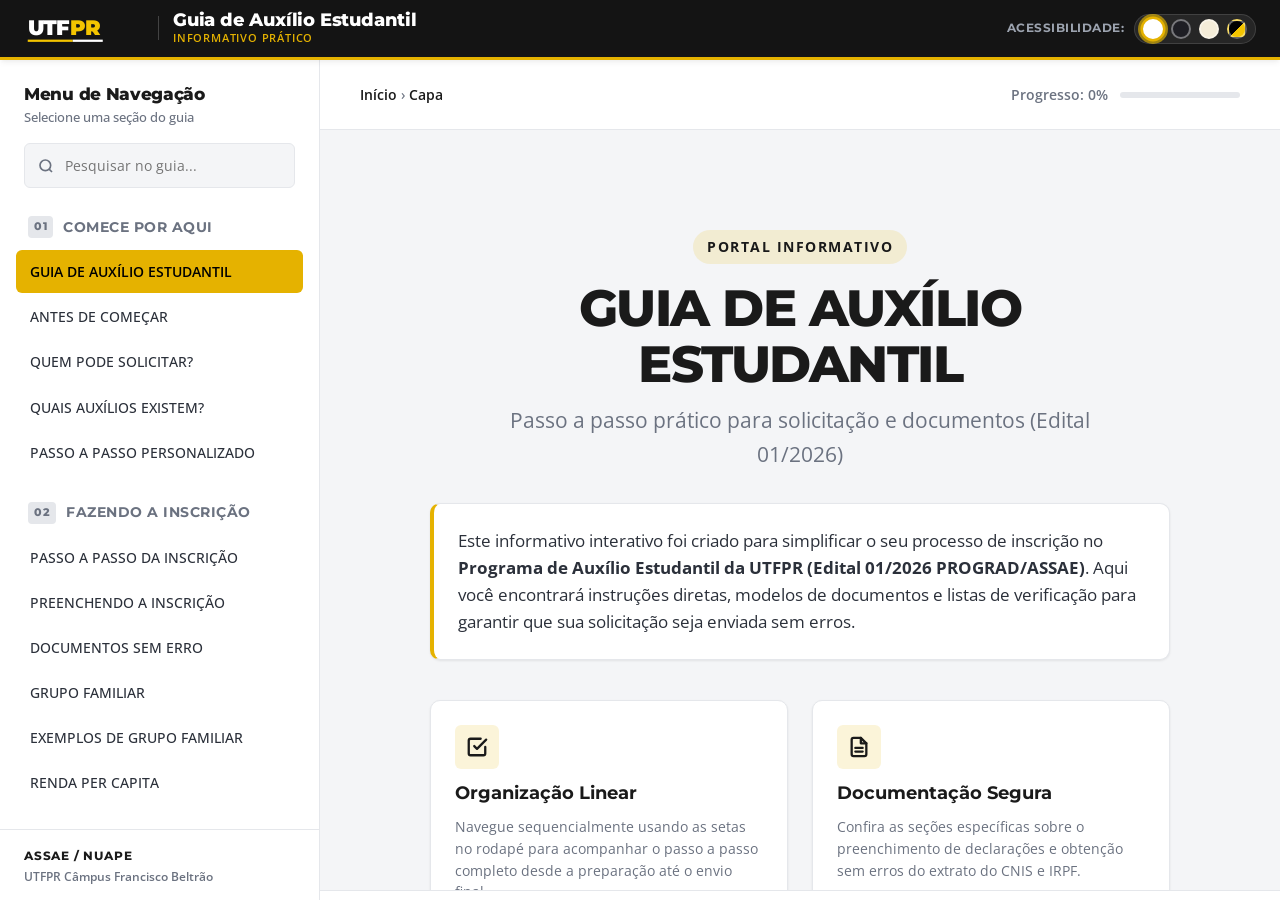
==== commit e892fce5: "fix: implementar alternador de tema noturno e responsividade da barra de progresso no mobile" ====
--- a/site/index.html
+++ b/site/index.html
@@ -13,6 +13,20 @@
   
   <!-- Estilos CSS -->
   <link rel="stylesheet" href="css/style.css">
+
+  <!-- Inicialização Imediata do Tema (Evita FOWT) -->
+  <script>
+    (function() {
+      try {
+        var savedTheme = localStorage.getItem('guia_utfpr_theme');
+        if (savedTheme) {
+          document.documentElement.setAttribute('data-theme', savedTheme);
+        } else if (window.matchMedia && window.matchMedia('(prefers-color-scheme: dark)').matches) {
+          document.documentElement.setAttribute('data-theme', 'dark');
+        }
+      } catch(e) {}
+    })();
+  </script>
 </head>
 <body>
 
--- a/site/css/style.css
+++ b/site/css/style.css
@@ -3,15 +3,15 @@
    ========================================================================== */
 
 /* Variáveis de Cores e Estilo */
-:root {
+:root, [data-theme="light"] {
   /* Fontes Oficiais UTFPR */
   --font-title: 'Montserrat', -apple-system, BlinkMacSystemFont, "Segoe UI", Roboto, sans-serif;
   --font-body: 'Open Sans', -apple-system, BlinkMacSystemFont, "Segoe UI", Roboto, sans-serif;
 
   /* Tema Claro (Padrão Institucional UTFPR) */
-  --primary: #e5b200; /* Amarelo institucional com contraste ajustado para leitura */
+  --primary: #e5b200; /* Amarelo institucional */
   --primary-hover: #c49800;
-  --primary-glow: rgba(229, 178, 0, 0.12);
+  --primary-glow: rgba(229, 178, 0, 0.15);
   
   --bg-app: #f4f5f7;
   --bg-sidebar: #ffffff;
@@ -24,10 +24,13 @@
   
   --success: #10b981;
   --success-bg: #ecfdf5;
+  --success-text: #065f46;
   --warning: #f59e0b;
   --warning-bg: #fffbeb;
+  --warning-text: #92400e;
   --danger: #ef4444;
   --danger-bg: #fef2f2;
+  --danger-text: #991b1b;
   
   --shadow-sm: 0 1px 3px rgba(0, 0, 0, 0.05), 0 1px 2px rgba(0, 0, 0, 0.03);
   --shadow-md: 0 4px 6px -1px rgba(0, 0, 0, 0.05), 0 2px 4px -1px rgba(0, 0, 0, 0.03);
@@ -41,6 +44,96 @@
   --transition-fast: all 0.15s ease;
   
   --sidebar-width: 320px;
+}
+
+/* Tema Noturno / Escuro (Dark Mode) */
+[data-theme="dark"] {
+  --primary: #f3c400;
+  --primary-hover: #ffd700;
+  --primary-glow: rgba(243, 196, 0, 0.25);
+  
+  --bg-app: #0d0f14;
+  --bg-sidebar: #131722;
+  --bg-card: #181c2b;
+  --bg-card-hover: #22273d;
+  --text-main: #cbd5e1;
+  --text-title: #f8fafc;
+  --text-muted: #94a3b8;
+  --border: #262c3f;
+  
+  --success: #10b981;
+  --success-bg: rgba(16, 185, 129, 0.15);
+  --success-text: #34d399;
+  --warning: #f59e0b;
+  --warning-bg: rgba(245, 158, 11, 0.15);
+  --warning-text: #fbbf24;
+  --danger: #ef4444;
+  --danger-bg: rgba(239, 68, 68, 0.15);
+  --danger-text: #f87171;
+  
+  --shadow-sm: 0 1px 3px rgba(0, 0, 0, 0.4);
+  --shadow-md: 0 4px 6px -1px rgba(0, 0, 0, 0.45);
+  --shadow-lg: 0 10px 20px -3px rgba(0, 0, 0, 0.6);
+}
+
+/* Tema Sépia (Leitura Agradável) */
+[data-theme="sepia"] {
+  --primary: #c28800;
+  --primary-hover: #a17000;
+  --primary-glow: rgba(194, 136, 0, 0.18);
+  
+  --bg-app: #f4ecd8;
+  --bg-sidebar: #fbf5e6;
+  --bg-card: #fbf5e6;
+  --bg-card-hover: #f0e5cb;
+  --text-main: #4a3e2c;
+  --text-title: #2d2416;
+  --text-muted: #7d6f5a;
+  --border: #ded2b8;
+  
+  --success: #16a34a;
+  --success-bg: #e3eed9;
+  --success-text: #166534;
+  --warning: #d97706;
+  --warning-bg: #f8ecd0;
+  --warning-text: #854d0e;
+  --danger: #dc2626;
+  --danger-bg: #fae4e4;
+  --danger-text: #991b1b;
+  
+  --shadow-sm: 0 1px 3px rgba(74, 62, 44, 0.08);
+  --shadow-md: 0 4px 6px -1px rgba(74, 62, 44, 0.1);
+  --shadow-lg: 0 10px 15px -3px rgba(74, 62, 44, 0.12);
+}
+
+/* Tema Alto Contraste UTFPR */
+[data-theme="utfpr"] {
+  --primary: #f3c400;
+  --primary-hover: #ffe04d;
+  --primary-glow: rgba(243, 196, 0, 0.35);
+  
+  --bg-app: #000000;
+  --bg-sidebar: #0a0a0a;
+  --bg-card: #121212;
+  --bg-card-hover: #1c1c1c;
+  --text-main: #f4f4f5;
+  --text-title: #f3c400;
+  --text-muted: #d4d4d8;
+  --border: #333333;
+  
+  --success: #22c55e;
+  --success-bg: rgba(34, 197, 94, 0.2);
+  --success-text: #4ade80;
+  --warning: #eab308;
+  --warning-bg: rgba(234, 179, 8, 0.2);
+  --warning-text: #facc15;
+  --danger: #ef4444;
+  --danger-bg: rgba(239, 68, 68, 0.2);
+  --danger-text: #f87171;
+  
+  --shadow-sm: 0 0 0 1px #333333;
+  --shadow-md: 0 0 0 1px #444444, 0 4px 12px rgba(0, 0, 0, 0.8);
+  --shadow-lg: 0 0 0 1px var(--primary), 0 8px 24px rgba(0, 0, 0, 0.9);
 }
 
 /* Reset Geral */
@@ -161,38 +254,90 @@
   align-items: center;
 }
 
-.access-nav {
-  display: flex;
-  align-items: center;
-  gap: 12px;
-}
-
-.access-label {
+/* Seletor de Temas e Acessibilidade no Cabeçalho */
+.theme-selector {
+  display: flex;
+  align-items: center;
+  gap: 10px;
+}
+
+.theme-label {
   font-family: var(--font-title);
-  font-size: 0.75rem;
+  font-size: 0.72rem;
   font-weight: 700;
-  color: #888888;
+  color: #9ca3af;
   text-transform: uppercase;
   letter-spacing: 0.5px;
 }
 
-.back-portal-link {
-  display: inline-flex;
-  align-items: center;
-  font-family: var(--font-title);
-  font-size: 0.75rem;
-  font-weight: 700;
-  background-color: var(--primary);
-  color: #000000;
-  padding: 6px 12px;
-  border-radius: var(--radius-sm);
-  text-decoration: none;
+.theme-options-row {
+  display: flex;
+  align-items: center;
+  gap: 8px;
+  background-color: rgba(255, 255, 255, 0.08);
+  padding: 4px 8px;
+  border-radius: 20px;
+  border: 1px solid rgba(255, 255, 255, 0.12);
+}
+
+.theme-opt-btn {
+  width: 20px;
+  height: 20px;
+  border-radius: 50%;
+  border: 2px solid transparent;
+  cursor: pointer;
+  transition: transform 0.2s cubic-bezier(0.4, 0, 0.2, 1), border-color 0.2s ease, box-shadow 0.2s ease;
+  position: relative;
+  padding: 0;
+  outline: none;
+}
+
+.theme-opt-btn:hover {
+  transform: scale(1.2);
+}
+
+.theme-opt-btn.opt-light {
+  background-color: #ffffff;
+  border-color: rgba(255, 255, 255, 0.4);
+}
+
+.theme-opt-btn.opt-dark {
+  background-color: #1e1e24;
+  border-color: rgba(255, 255, 255, 0.4);
+}
+
+.theme-opt-btn.opt-sepia {
+  background-color: #f4ecd8;
+  border-color: rgba(255, 255, 255, 0.4);
+}
+
+.theme-opt-btn.opt-utfpr {
+  background: linear-gradient(135deg, #000000 50%, #f3c400 50%);
+  border-color: rgba(255, 255, 255, 0.4);
+}
+
+.theme-opt-btn.active {
+  border-color: var(--primary);
+  box-shadow: 0 0 0 2px rgba(243, 196, 0, 0.6);
+  transform: scale(1.25);
+}
+
+.theme-toggle-btn-mobile {
+  display: none;
+  background: none;
+  border: none;
+  color: #ffffff;
+  cursor: pointer;
+  width: 36px;
+  height: 36px;
+  border-radius: 50%;
   transition: var(--transition-fast);
-}
-
-.back-portal-link:hover {
-  background-color: var(--primary-hover);
-  transform: translateY(-1px);
+  align-items: center;
+  justify-content: center;
+}
+
+.theme-toggle-btn-mobile:hover {
+  background-color: rgba(255, 255, 255, 0.12);
 }
 
 /* Container do App */
@@ -407,24 +552,34 @@
   justify-content: space-between;
   padding: 0 40px;
   flex-shrink: 0;
-  transition: background-color 0.3s ease;
+  gap: 16px;
+  min-width: 0;
+  transition: background-color 0.3s ease, border-color 0.3s ease;
 }
 
 .breadcrumbs {
   font-size: 0.85rem;
   color: var(--text-muted);
   font-weight: 500;
+  min-width: 0;
+  flex: 1;
+  overflow: hidden;
+  text-overflow: ellipsis;
+  white-space: nowrap;
 }
 
 .breadcrumbs span {
   font-weight: 600;
   color: var(--text-title);
+  display: inline;
 }
 
 .progress-container {
   display: flex;
   align-items: center;
   gap: 12px;
+  flex-shrink: 0;
+  min-width: 0;
 }
 
 .progress-text {
@@ -440,6 +595,7 @@
   background-color: var(--border);
   border-radius: 3px;
   overflow: hidden;
+  flex-shrink: 0;
 }
 
 .progress-bar-fill {
@@ -605,6 +761,30 @@
 .content-card b {
   color: var(--text-title);
   font-weight: 700;
+}
+
+.content-card a,
+.highlight-box a,
+.capa-description-box a {
+  color: var(--primary);
+  font-weight: 600;
+  text-decoration: underline;
+  transition: opacity 0.2s ease;
+}
+
+.content-card a:hover,
+.highlight-box a:hover,
+.capa-description-box a:hover {
+  opacity: 0.8;
+}
+
+[data-theme="light"] .content-card a,
+[data-theme="sepia"] .content-card a,
+[data-theme="light"] .highlight-box a,
+[data-theme="sepia"] .highlight-box a,
+[data-theme="light"] .capa-description-box a,
+[data-theme="sepia"] .capa-description-box a {
+  color: #b48500;
 }
 
 /* Highlight Alert Box (Destaques) */
@@ -1022,13 +1202,18 @@
 }
 
 .meta-tag.type-pdf {
-  background-color: #fef2f2;
-  color: #ef4444;
+  background-color: var(--danger-bg);
+  color: var(--danger-text);
 }
 
 .meta-tag.type-docx {
-  background-color: #eff6ff;
+  background-color: rgba(59, 130, 246, 0.15);
   color: #3b82f6;
+}
+
+[data-theme="dark"] .meta-tag.type-docx,
+[data-theme="utfpr"] .meta-tag.type-docx {
+  color: #60a5fa;
 }
 
 .meta-tag.size {
@@ -1232,7 +1417,7 @@
   }
   
   .theme-toggle-btn-mobile:hover {
-    background-color: rgba(255, 255, 255, 0.1);
+    background-color: rgba(255, 255, 255, 0.15);
   }
 
   .app-header {
@@ -1241,23 +1426,38 @@
   
   .logo-area {
     gap: 8px;
+    min-width: 0;
+    overflow: hidden;
   }
   
   .utfpr-logo {
     width: 90px;
     height: 28px;
+    flex-shrink: 0;
   }
   
   .header-divider {
     height: 18px;
-  }
-  
+    flex-shrink: 0;
+  }
+  
+  .system-title {
+    min-width: 0;
+    overflow: hidden;
+  }
+
   .system-title h1 {
     font-size: 0.95rem;
+    white-space: nowrap;
+    overflow: hidden;
+    text-overflow: ellipsis;
   }
   
   .system-subtitle {
     font-size: 0.65rem;
+    white-space: nowrap;
+    overflow: hidden;
+    text-overflow: ellipsis;
   }
 
   .app-container {
@@ -1290,7 +1490,7 @@
     left: 0;
     width: 100vw;
     height: calc(100vh - 60px);
-    background-color: rgba(15, 23, 42, 0.4);
+    background-color: rgba(15, 23, 42, 0.5);
     backdrop-filter: blur(2px);
     z-index: 85;
   }
@@ -1303,20 +1503,59 @@
   .main-content {
     margin-top: 0;
     height: 100%;
+    min-width: 0;
   }
 
   .content-header {
-    padding: 0 20px;
+    padding: 0 16px;
     height: 52px;
+    display: flex;
+    align-items: center;
+    justify-content: space-between;
+    gap: 10px;
+    min-width: 0;
+    width: 100%;
+  }
+
+  .breadcrumbs {
+    font-size: 0.78rem;
+    min-width: 0;
+    flex: 1;
+    overflow: hidden;
+    text-overflow: ellipsis;
+    white-space: nowrap;
+    line-height: 1.3;
+  }
+
+  .breadcrumbs span {
+    display: inline;
+    text-overflow: ellipsis;
+  }
+
+  .progress-container {
+    gap: 8px;
+    flex-shrink: 0;
+    min-width: 0;
+  }
+
+  .progress-text {
+    font-size: 0.75rem;
+    white-space: nowrap;
+  }
+
+  .progress-bar-bg {
+    width: 65px;
+    height: 6px;
+    flex-shrink: 0;
   }
 
   .content-footer {
-    padding: 0 20px;
+    padding: 0 16px;
     height: 58px;
   }
 
   .page-container {
-    padding: 24px 20px;
+    padding: 24px 16px;
   }
 
   .page-title {
@@ -1329,6 +1568,65 @@
   
   .capa-subtitle {
     font-size: 1.1rem;
+  }
+
+  .wizard-container-card {
+    padding: 20px 16px;
+  }
+}
+
+@media (max-width: 480px) {
+  .app-header {
+    padding: 0 12px;
+  }
+
+  .system-title h1 {
+    font-size: 0.85rem;
+  }
+
+  .content-header {
+    padding: 0 12px;
+    gap: 8px;
+  }
+
+  .breadcrumbs {
+    font-size: 0.72rem;
+  }
+
+  .progress-text {
+    font-size: 0.70rem;
+  }
+
+  .progress-bar-bg {
+    width: 45px;
+    height: 5px;
+  }
+
+  .page-container {
+    padding: 18px 12px;
+  }
+
+  .content-footer {
+    padding: 0 12px;
+    height: 54px;
+  }
+
+  .nav-btn {
+    padding: 8px 12px;
+    font-size: 0.82rem;
+  }
+
+  .wizard-container-card {
+    padding: 16px 12px;
+  }
+
+  .wizard-step {
+    padding-left: 12px;
+  }
+
+  .wizard-opt-btn {
+    padding: 10px 14px;
+    font-size: 0.85rem;
   }
 }
 
@@ -1385,6 +1683,8 @@
   font-weight: 700;
   font-size: 1.05rem;
   color: var(--text-title);
+  overflow-wrap: break-word;
+  word-break: break-word;
 }
 
 .wizard-options {
@@ -1410,6 +1710,10 @@
   cursor: pointer;
   transition: var(--transition-fast);
   text-align: center;
+  max-width: 100%;
+  white-space: normal;
+  overflow-wrap: break-word;
+  word-break: break-word;
 }
 
 .wizard-opt-btn.btn-sm {
@@ -1442,16 +1746,19 @@
   display: flex;
   align-items: flex-start;
   gap: 8px;
+  overflow-wrap: break-word;
+  word-break: break-word;
 }
 
 .wizard-feedback.success {
   background-color: var(--success-bg);
-  border: 1px solid rgba(16, 185, 129, 0.2);
-  color: #065f46;
+  border: 1px solid var(--success);
+  color: var(--success-text);
 }
 
 .wizard-feedback.success a,
-.wizard-feedback.warning a {
+.wizard-feedback.warning a,
+.wizard-feedback.danger a {
   color: inherit;
   font-weight: 700;
   text-decoration: underline;
@@ -1459,14 +1766,14 @@
 
 .wizard-feedback.warning {
   background-color: var(--warning-bg);
-  border: 1px solid rgba(245, 158, 11, 0.2);
-  color: #92400e;
+  border: 1px solid var(--warning);
+  color: var(--warning-text);
 }
 
 .wizard-feedback.danger {
   background-color: var(--danger-bg);
-  border: 1px solid rgba(239, 68, 68, 0.2);
-  color: #991b1b;
+  border: 1px solid var(--danger);
+  color: var(--danger-text);
 }
 
 .wizard-calc-grid {
@@ -1498,13 +1805,14 @@
   outline: none;
   border-color: var(--primary);
   background-color: var(--bg-card);
+  color: var(--text-title);
   box-shadow: 0 0 0 3px var(--primary-glow);
 }
 
 .wizard-btn-calc {
-  background-color: #141414;
-  color: #ffffff;
-  border: none;
+  background-color: var(--primary);
+  color: #000000;
+  border: 1px solid var(--primary);
   padding: 12px 24px;
   border-radius: var(--radius-md);
   font-weight: 700;
@@ -1512,12 +1820,16 @@
   cursor: pointer;
   transition: var(--transition-fast);
   max-width: 250px;
-  border: 1px solid #141414;
-}
-
-.wizard-btn-calc:hover {
-  background-color: #2b303a;
-  border-color: #2b303a;
+}
+
+.wizard-btn-calc:hover:not(:disabled) {
+  background-color: var(--primary-hover);
+  border-color: var(--primary-hover);
+}
+
+.wizard-btn-calc:disabled {
+  opacity: 0.45;
+  cursor: not-allowed;
 }
 
 .wizard-result-box {
@@ -1564,11 +1876,30 @@
   font-size: 0.95rem;
   color: var(--text-main);
   line-height: 1.5;
+  overflow-wrap: break-word;
+  word-break: break-word;
+}
+
+.wizard-doc-list li b,
+.wizard-doc-list li strong {
+  color: var(--text-title);
+}
+
+.wizard-doc-list li a {
+  color: var(--primary);
+  font-weight: 600;
+  text-decoration: underline;
+}
+
+[data-theme="light"] .wizard-doc-list li a,
+[data-theme="sepia"] .wizard-doc-list li a {
+  color: #b48500;
 }
 
 .doc-list-check {
   color: var(--success);
   margin-top: 3px;
+  flex-shrink: 0;
 }
 
 .wizard-btn-reiniciar {
@@ -1586,6 +1917,7 @@
 .wizard-btn-reiniciar:hover {
   background-color: var(--bg-card-hover);
   border-color: var(--text-muted);
+  color: var(--text-title);
 }
 
 @media (max-width: 576px) {
@@ -1609,6 +1941,8 @@
   transition: var(--transition-fast);
   color: var(--text-main);
   user-select: none;
+  overflow-wrap: break-word;
+  word-break: break-word;
 }
 
 .wizard-checkbox-label:hover {
@@ -1628,3 +1962,64 @@
   text-align: left;
 }
 
+/* One-Question-at-a-Time Wizard & Alert Styles */
+.wizard-step.hidden {
+  display: none !important;
+}
+
+.wizard-navigation {
+  display: flex;
+  justify-content: space-between;
+  align-items: center;
+  margin-top: 24px;
+  padding-top: 16px;
+  border-top: 1px solid var(--border);
+  gap: 12px;
+}
+
+.wizard-back-btn {
+  background-color: transparent;
+  border: 1px solid var(--border);
+  color: var(--text-muted);
+  padding: 10px 18px;
+  border-radius: var(--radius-md);
+  font-weight: 600;
+  font-size: 0.88rem;
+  cursor: pointer;
+  transition: var(--transition-fast);
+  display: inline-flex;
+  align-items: center;
+  gap: 6px;
+}
+
+.wizard-back-btn:hover {
+  background-color: var(--bg-card-hover);
+  color: var(--text-main);
+  border-color: var(--text-muted);
+}
+
+.wizard-alert {
+  background-color: var(--danger-bg);
+  border-left: 4px solid var(--danger);
+  padding: 14px 18px;
+  border-radius: 0 var(--radius-md) var(--radius-md) 0;
+  color: var(--text-main);
+  font-size: 0.9rem;
+  margin-top: 12px;
+  line-height: 1.5;
+}
+
+.wizard-alert strong {
+  color: var(--danger-text);
+  display: block;
+  margin-bottom: 4px;
+}
+
+.wizard-note {
+  font-size: 0.82rem;
+  color: var(--text-muted);
+  margin-top: -6px;
+  margin-bottom: 4px;
+  line-height: 1.4;
+}
+
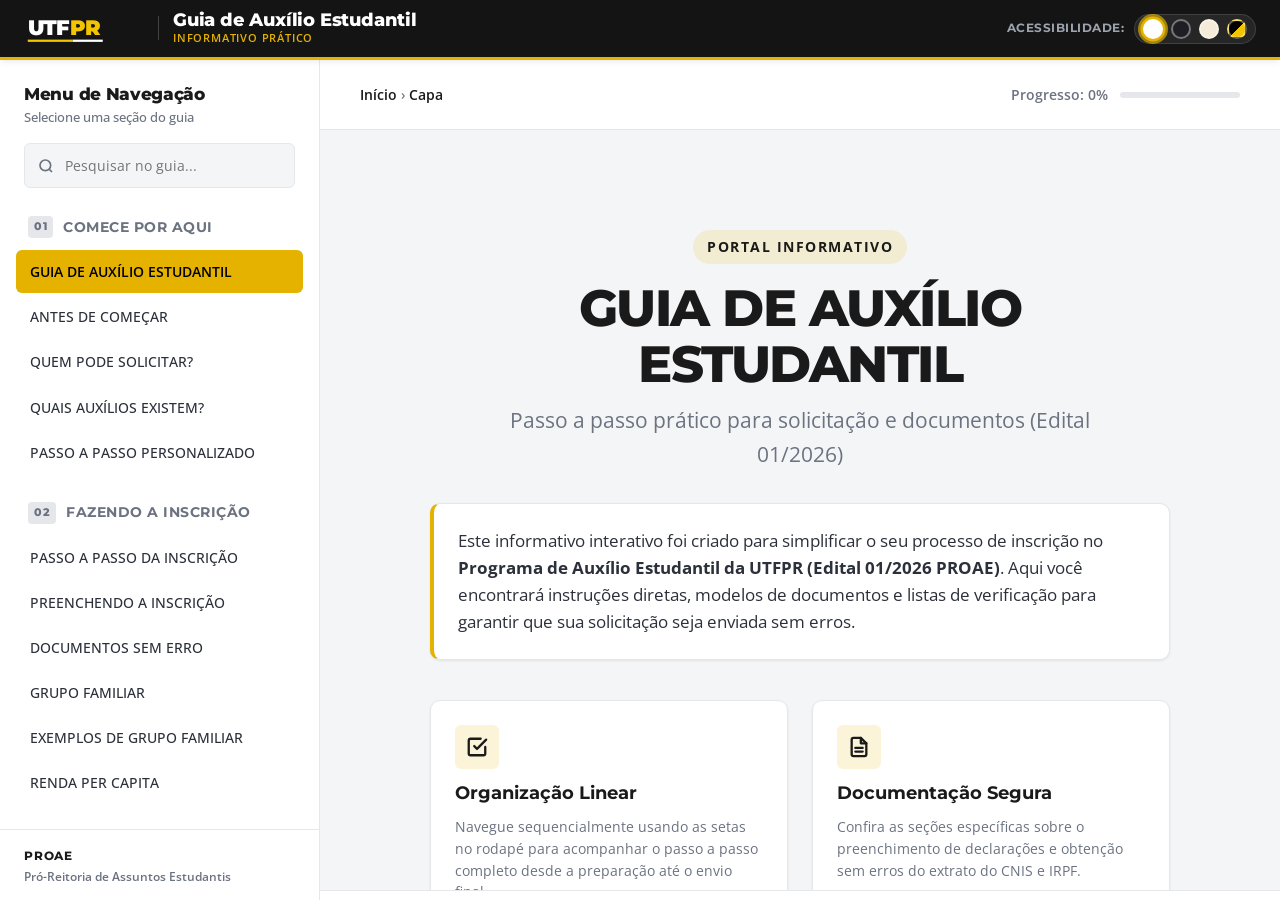
==== commit f8039b17: "feat(contatos): atualizar estrutura PROAE/ASSAE e adicionar seletor interativo dos 13 campi" ====
--- a/site/index.html
+++ b/site/index.html
@@ -118,11 +118,11 @@
         <!-- Inserido dinamicamente via JS -->
       </nav>
 
-      <!-- Rodapé da Sidebar (Informações Institucionais do Câmpus) -->
+      <!-- Rodapé da Sidebar (Estrutura Institucional da Reitoria) -->
       <div class="sidebar-footer">
         <div class="footer-info">
-          <p class="section-name">ASSAE / NUAPE</p>
-          <p class="campus-name">UTFPR Câmpus Francisco Beltrão</p>
+          <p class="section-name">PROAE</p>
+          <p class="campus-name">Pró-Reitoria de Assuntos Estudantis</p>
         </div>
       </div>
 
--- a/site/css/style.css
+++ b/site/css/style.css
@@ -2023,3 +2023,191 @@
   line-height: 1.4;
 }
 
+.wizard-restored-banner {
+  animation: fadeIn 0.3s ease-out;
+}
+
+@media (max-width: 576px) {
+  .wizard-restored-banner {
+    flex-direction: column;
+    align-items: flex-start !important;
+    gap: 8px;
+  }
+  
+  .wizard-restored-banner button {
+    margin-left: 24px !important;
+  }
+}
+
+/* ==========================================================================
+   SELETOR DE CONTATOS DOS 13 CAMPI (ASSAE / NUAPE)
+   ========================================================================== */
+
+.campi-container-block {
+  width: 100%;
+}
+
+.campi-contacts-wrapper {
+  background-color: var(--bg-card);
+  border: 1px solid var(--border);
+  border-radius: var(--radius-lg);
+  padding: 24px;
+  box-shadow: var(--shadow-sm);
+  display: flex;
+  flex-direction: column;
+  gap: 18px;
+  margin-bottom: 24px;
+}
+
+.campi-selector-header {
+  display: flex;
+  flex-direction: column;
+  gap: 4px;
+}
+
+.campi-selector-title {
+  font-size: 1.1rem;
+  font-weight: 700;
+  color: var(--text-title);
+  display: flex;
+  align-items: center;
+  gap: 8px;
+  margin: 0;
+}
+
+.campi-selector-subtitle {
+  font-size: 0.88rem;
+  color: var(--text-muted);
+  margin: 0;
+}
+
+.campi-btn-grid {
+  display: flex;
+  flex-wrap: wrap;
+  gap: 8px;
+}
+
+.campus-btn {
+  padding: 8px 14px;
+  border-radius: var(--radius-sm);
+  border: 1px solid var(--border);
+  background-color: var(--bg-app);
+  color: var(--text-main);
+  font-weight: 600;
+  font-size: 0.85rem;
+  cursor: pointer;
+  transition: var(--transition-fast);
+  white-space: nowrap;
+}
+
+.campus-btn:hover {
+  border-color: var(--primary);
+  background-color: var(--bg-card-hover);
+  color: var(--text-title);
+  transform: translateY(-1px);
+}
+
+.campus-btn.active {
+  background-color: var(--primary);
+  color: #000000;
+  border-color: var(--primary);
+  font-weight: 700;
+  box-shadow: var(--shadow-sm);
+}
+
+.campus-info-card {
+  background-color: var(--bg-app);
+  border: 1px solid var(--border);
+  border-radius: var(--radius-md);
+  padding: 20px;
+  display: flex;
+  flex-direction: column;
+  gap: 14px;
+  animation: fadeIn 0.3s ease-out;
+  border-left: 4px solid var(--primary);
+}
+
+.campus-info-header {
+  display: flex;
+  align-items: center;
+  justify-content: space-between;
+  border-bottom: 1px solid var(--border);
+  padding-bottom: 12px;
+  flex-wrap: wrap;
+  gap: 8px;
+}
+
+.campus-info-title {
+  font-size: 1.15rem;
+  font-weight: 800;
+  color: var(--text-title);
+  display: flex;
+  align-items: center;
+  gap: 8px;
+}
+
+.campus-tag-badge {
+  font-size: 0.72rem;
+  font-weight: 700;
+  text-transform: uppercase;
+  background-color: var(--primary-glow);
+  color: var(--text-title);
+  padding: 4px 10px;
+  border-radius: 12px;
+  border: 1px solid var(--primary);
+}
+
+.campus-details-list {
+  display: flex;
+  flex-direction: column;
+  gap: 10px;
+  font-size: 0.92rem;
+  line-height: 1.5;
+}
+
+.campus-detail-row {
+  display: flex;
+  align-items: flex-start;
+  gap: 10px;
+  color: var(--text-main);
+}
+
+.campus-detail-row svg {
+  flex-shrink: 0;
+  color: var(--primary);
+  margin-top: 3px;
+}
+
+.campus-detail-row a {
+  color: var(--primary);
+  font-weight: 600;
+  text-decoration: underline;
+  word-break: break-all;
+  transition: opacity 0.2s ease;
+}
+
+.campus-detail-row a:hover {
+  opacity: 0.8;
+}
+
+[data-theme="light"] .campus-detail-row a,
+[data-theme="sepia"] .campus-detail-row a {
+  color: #b48500;
+}
+
+@media (max-width: 768px) {
+  .campi-contacts-wrapper {
+    padding: 16px;
+    gap: 14px;
+  }
+  
+  .campus-info-card {
+    padding: 14px;
+  }
+  
+  .campus-btn {
+    padding: 6px 10px;
+    font-size: 0.8rem;
+  }
+}
+
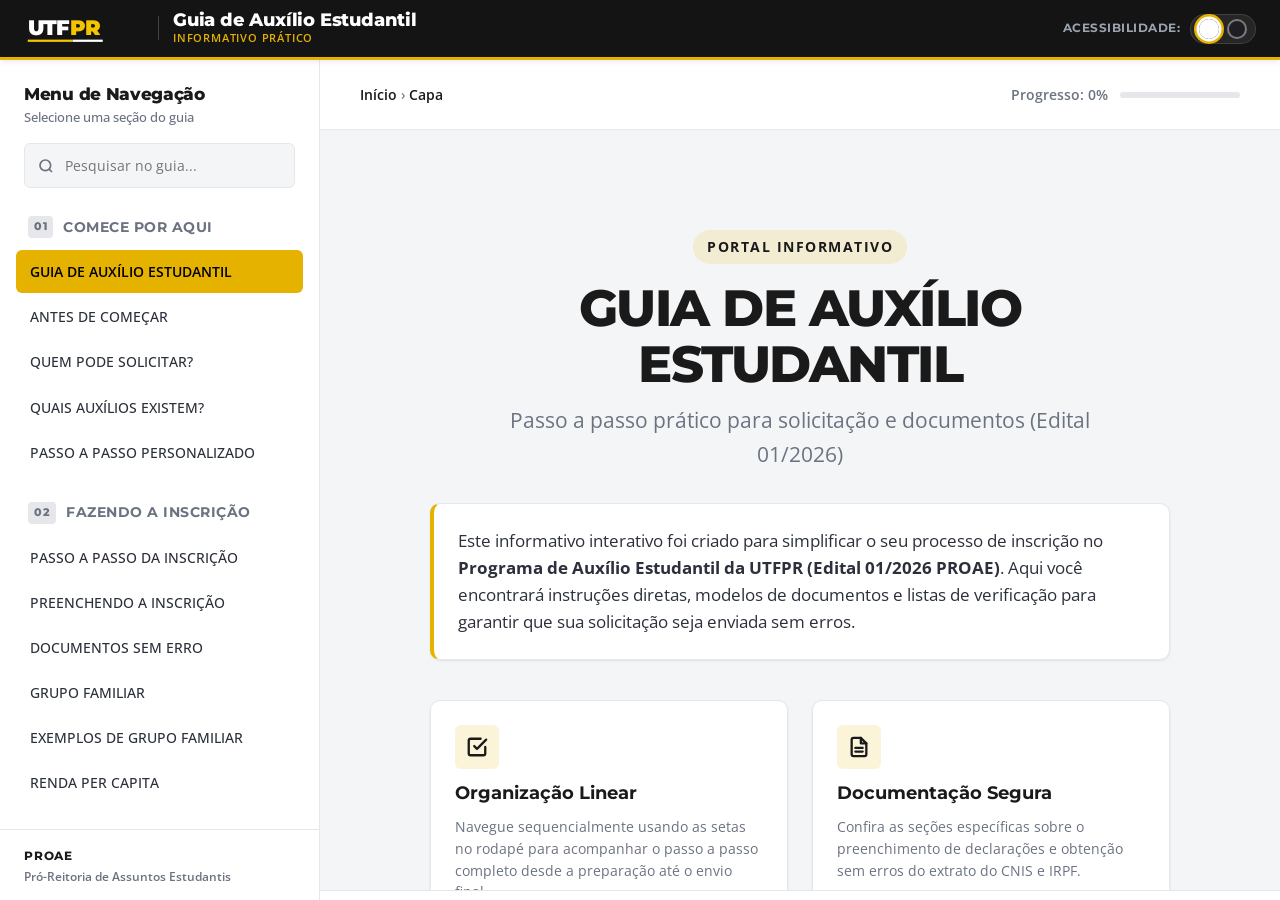
==== commit a355c7ac: "feat: link SEI edital oficial, download direto declaracoes no wizard, emails apenas ASSAE e apenas t" ====
--- a/site/index.html
+++ b/site/index.html
@@ -65,10 +65,8 @@
       <div class="theme-selector">
         <span class="theme-label">Acessibilidade:</span>
         <div class="theme-options-row">
-          <button class="theme-opt-btn opt-light" data-theme-val="light" title="Tema Claro (Padrão)" aria-label="Tema Claro"></button>
+          <button class="theme-opt-btn opt-light" data-theme-val="light" title="Tema Claro" aria-label="Tema Claro"></button>
           <button class="theme-opt-btn opt-dark" data-theme-val="dark" title="Tema Escuro" aria-label="Tema Escuro"></button>
-          <button class="theme-opt-btn opt-sepia" data-theme-val="sepia" title="Tema Sépia" aria-label="Tema Sépia"></button>
-          <button class="theme-opt-btn opt-utfpr" data-theme-val="utfpr" title="Contraste UTFPR" aria-label="Tema UTFPR"></button>
         </div>
       </div>
       <!-- Botão para ciclar temas no mobile -->
--- a/site/css/style.css
+++ b/site/css/style.css
@@ -284,41 +284,34 @@
   width: 20px;
   height: 20px;
   border-radius: 50%;
-  border: 2px solid transparent;
+  border: 2px solid rgba(255, 255, 255, 0.4);
   cursor: pointer;
   transition: transform 0.2s cubic-bezier(0.4, 0, 0.2, 1), border-color 0.2s ease, box-shadow 0.2s ease;
   position: relative;
   padding: 0;
   outline: none;
+  overflow: hidden;
+  box-sizing: border-box;
+  background-clip: padding-box;
+  flex-shrink: 0;
 }
 
 .theme-opt-btn:hover {
   transform: scale(1.2);
+  border-color: #ffffff;
 }
 
 .theme-opt-btn.opt-light {
   background-color: #ffffff;
-  border-color: rgba(255, 255, 255, 0.4);
 }
 
 .theme-opt-btn.opt-dark {
   background-color: #1e1e24;
-  border-color: rgba(255, 255, 255, 0.4);
-}
-
-.theme-opt-btn.opt-sepia {
-  background-color: #f4ecd8;
-  border-color: rgba(255, 255, 255, 0.4);
-}
-
-.theme-opt-btn.opt-utfpr {
-  background: linear-gradient(135deg, #000000 50%, #f3c400 50%);
-  border-color: rgba(255, 255, 255, 0.4);
 }
 
 .theme-opt-btn.active {
-  border-color: var(--primary);
-  box-shadow: 0 0 0 2px rgba(243, 196, 0, 0.6);
+  border-color: #ffffff;
+  box-shadow: 0 0 0 2px var(--primary);
   transform: scale(1.25);
 }
 
@@ -2211,3 +2204,143 @@
   }
 }
 
+/* ==========================================================================
+   CARD DA PUBLICAÇÃO OFICIAL DO EDITAL (SEI-UTFPR)
+   ========================================================================== */
+
+.official-edital-card {
+  background-color: var(--bg-card);
+  border: 1px solid var(--border);
+  border-radius: var(--radius-lg);
+  padding: 32px;
+  box-shadow: var(--shadow-sm);
+  display: flex;
+  gap: 24px;
+  align-items: flex-start;
+  margin-top: 16px;
+}
+
+.official-edital-icon-wrap {
+  width: 68px;
+  height: 68px;
+  border-radius: var(--radius-md);
+  background-color: var(--primary-glow);
+  display: flex;
+  align-items: center;
+  justify-content: center;
+  flex-shrink: 0;
+  border: 1px solid var(--primary);
+}
+
+.official-edital-info {
+  display: flex;
+  flex-direction: column;
+  gap: 10px;
+  flex: 1;
+}
+
+.official-edital-title {
+  font-size: 1.35rem;
+  font-weight: 800;
+  color: var(--text-title);
+  margin: 0;
+}
+
+.official-edital-desc {
+  font-size: 0.95rem;
+  color: var(--text-main);
+  line-height: 1.6;
+  margin: 0;
+}
+
+.official-edital-actions {
+  display: flex;
+  flex-wrap: wrap;
+  gap: 12px;
+  margin-top: 14px;
+}
+
+.btn-edital-link {
+  display: inline-flex;
+  align-items: center;
+  background-color: var(--primary);
+  color: #000000;
+  font-weight: 700;
+  font-size: 0.92rem;
+  padding: 12px 20px;
+  border-radius: var(--radius-sm);
+  text-decoration: none;
+  transition: var(--transition-fast);
+  box-shadow: var(--shadow-sm);
+}
+
+.btn-edital-link:hover {
+  filter: brightness(1.08);
+  transform: translateY(-1px);
+}
+
+.btn-edital-download {
+  display: inline-flex;
+  align-items: center;
+  background-color: var(--bg-app);
+  color: var(--text-main);
+  border: 1px solid var(--border);
+  font-weight: 600;
+  font-size: 0.92rem;
+  padding: 12px 20px;
+  border-radius: var(--radius-sm);
+  text-decoration: none;
+  transition: var(--transition-fast);
+}
+
+.btn-edital-download:hover {
+  border-color: var(--primary);
+  background-color: var(--bg-card-hover);
+  color: var(--text-title);
+}
+
+/* ==========================================================================
+   LINKS DE DOWNLOAD DIRETO DE DECLARAÇÕES NO SIMULADOR
+   ========================================================================== */
+
+.wizard-doc-download-link {
+  display: inline-flex;
+  align-items: center;
+  background-color: rgba(243, 196, 0, 0.15);
+  color: var(--text-title);
+  border: 1px solid var(--primary);
+  font-weight: 700;
+  font-size: 0.82rem;
+  padding: 2px 8px;
+  border-radius: 6px;
+  text-decoration: none;
+  margin-left: 4px;
+  white-space: nowrap;
+  transition: var(--transition-fast);
+  cursor: pointer;
+}
+
+.wizard-doc-download-link:hover {
+  background-color: var(--primary);
+  color: #000000;
+  transform: translateY(-1px);
+}
+
+@media (max-width: 768px) {
+  .official-edital-card {
+    flex-direction: column;
+    padding: 20px;
+    gap: 16px;
+  }
+  
+  .official-edital-actions {
+    flex-direction: column;
+    width: 100%;
+  }
+  
+  .btn-edital-link, .btn-edital-download {
+    width: 100%;
+    justify-content: center;
+  }
+}
+
